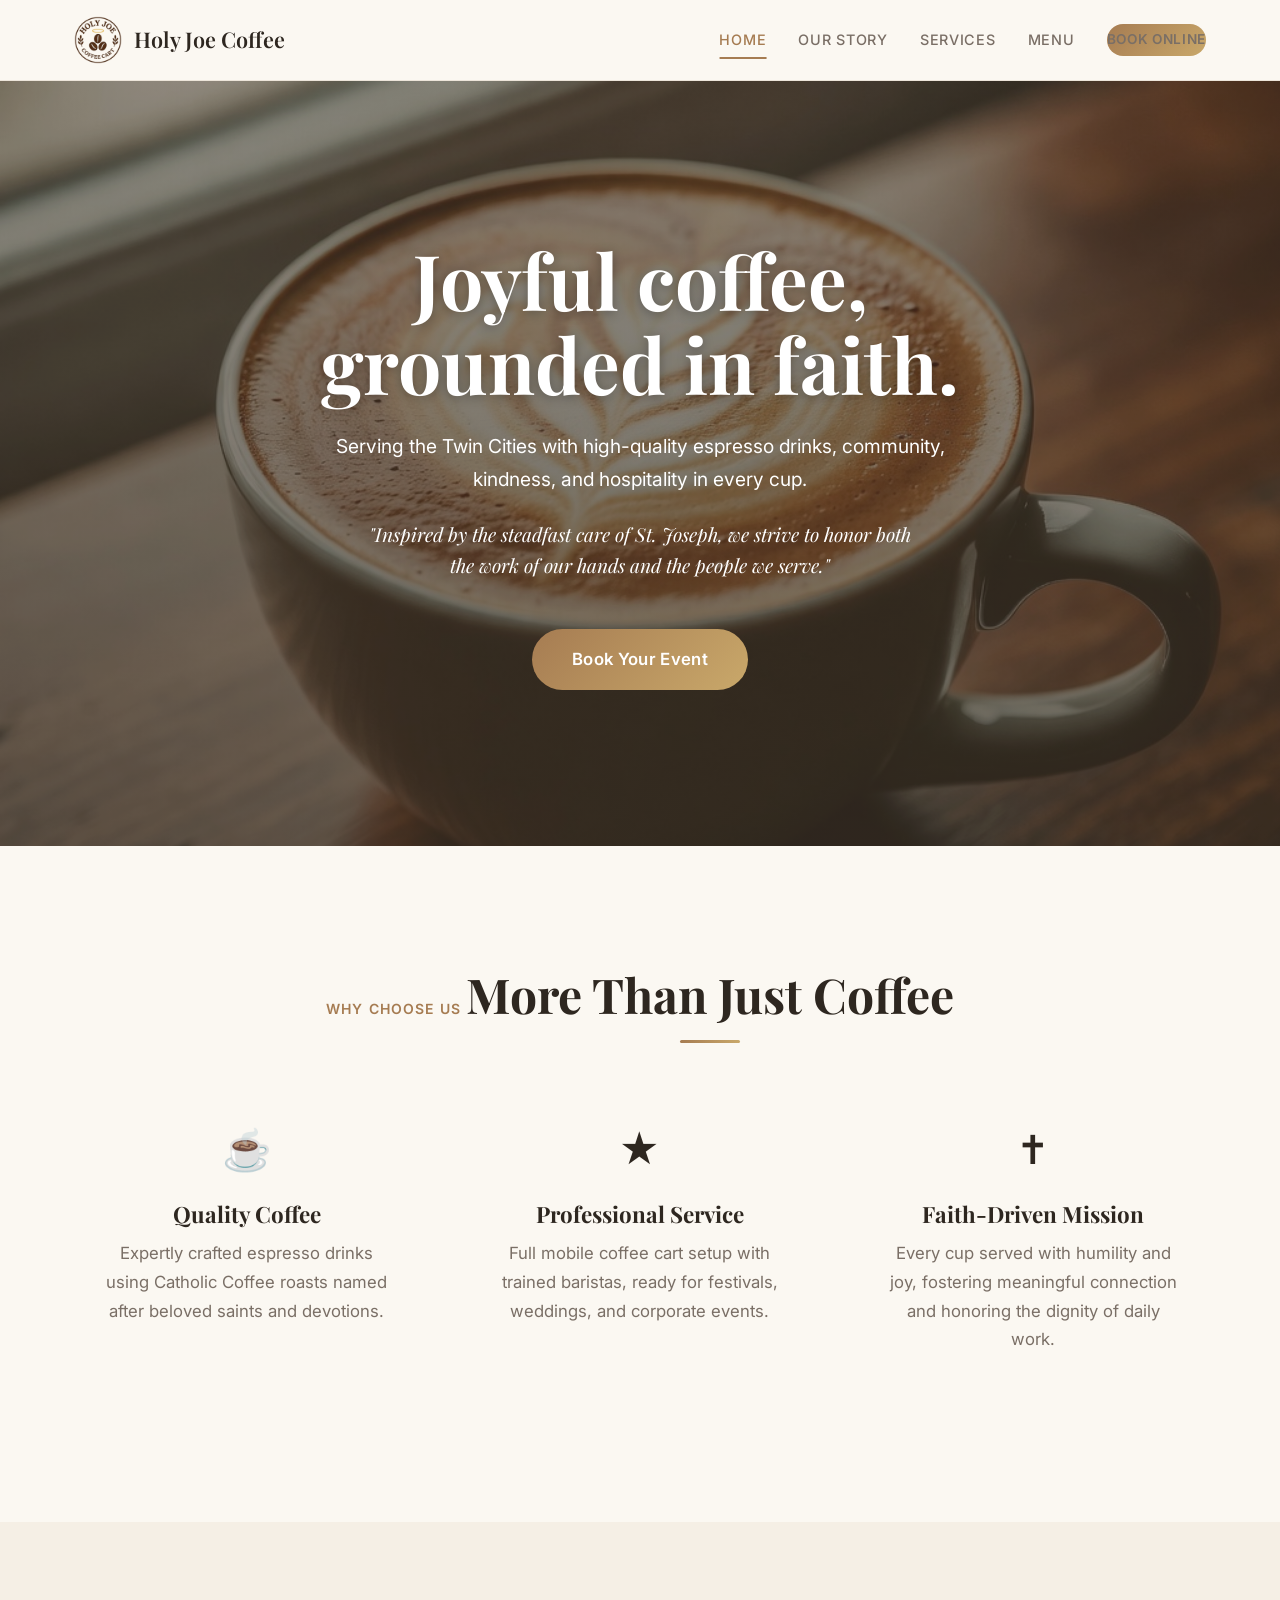
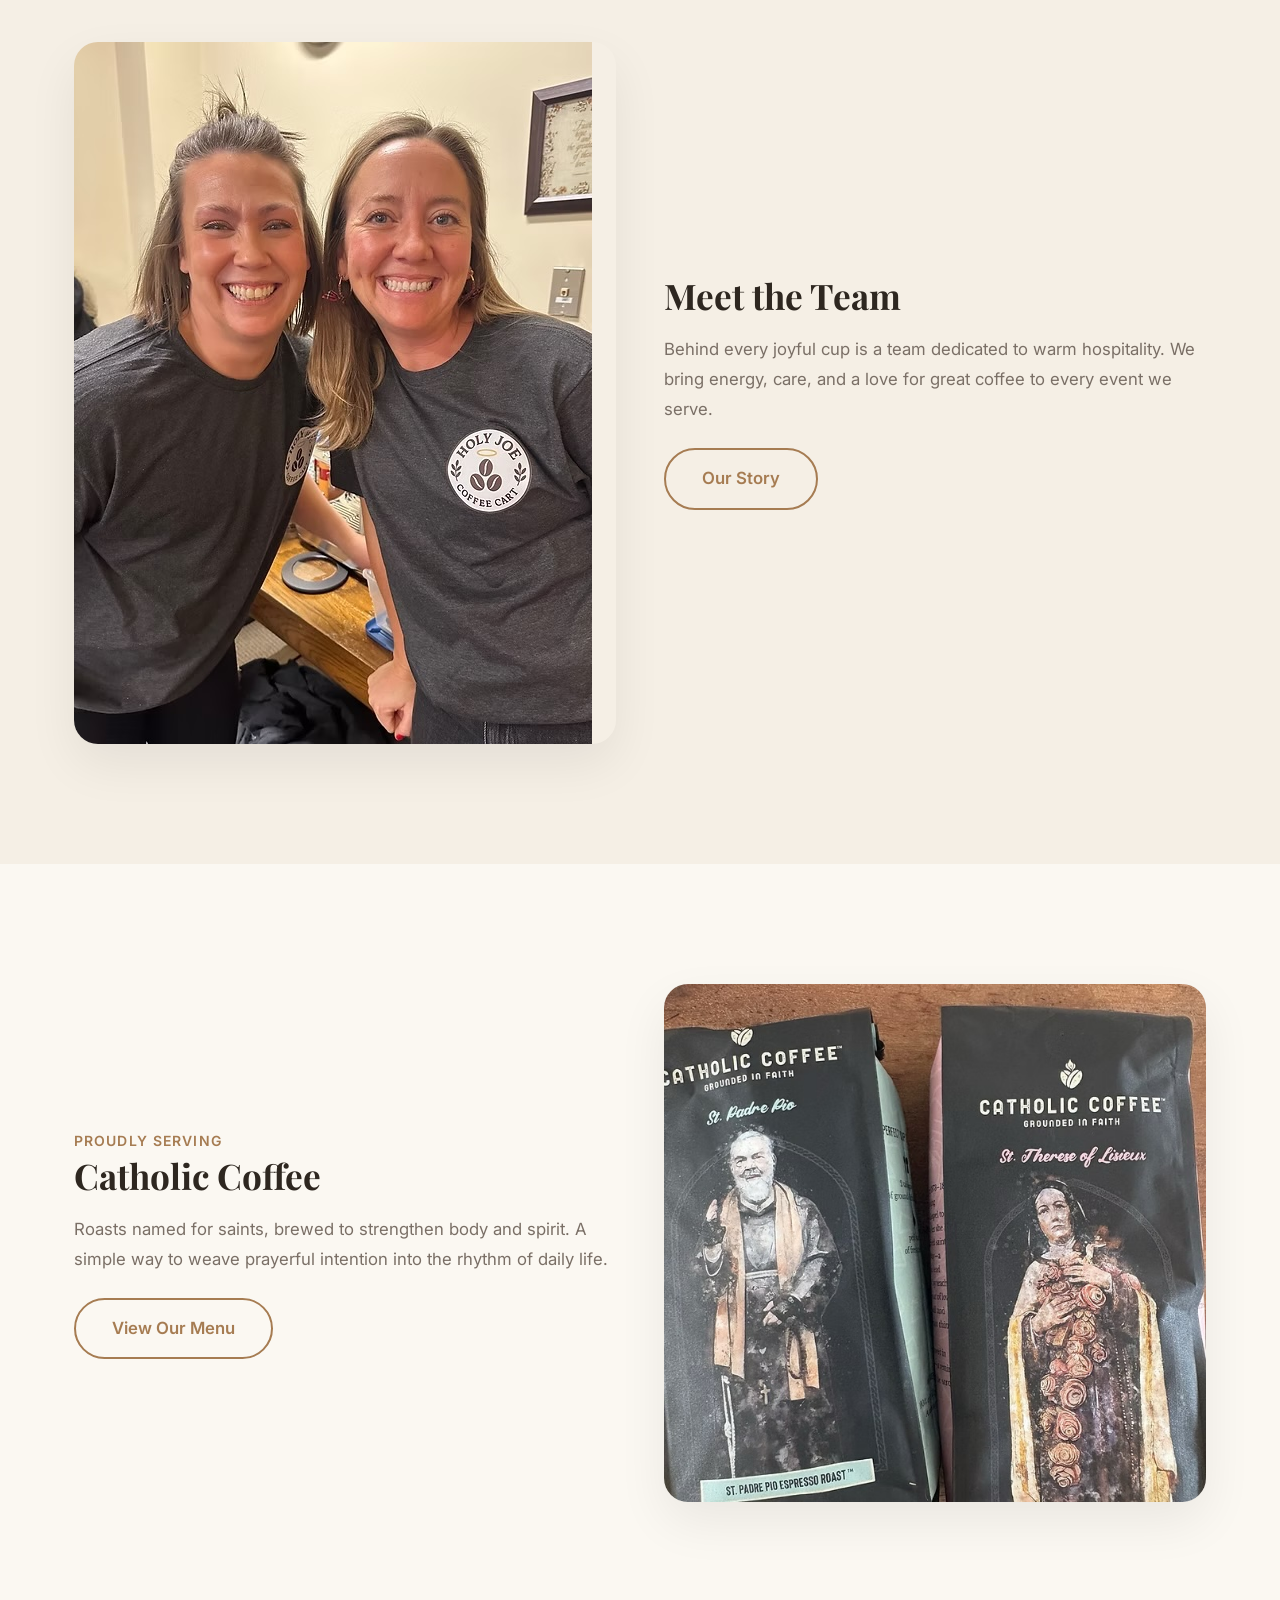
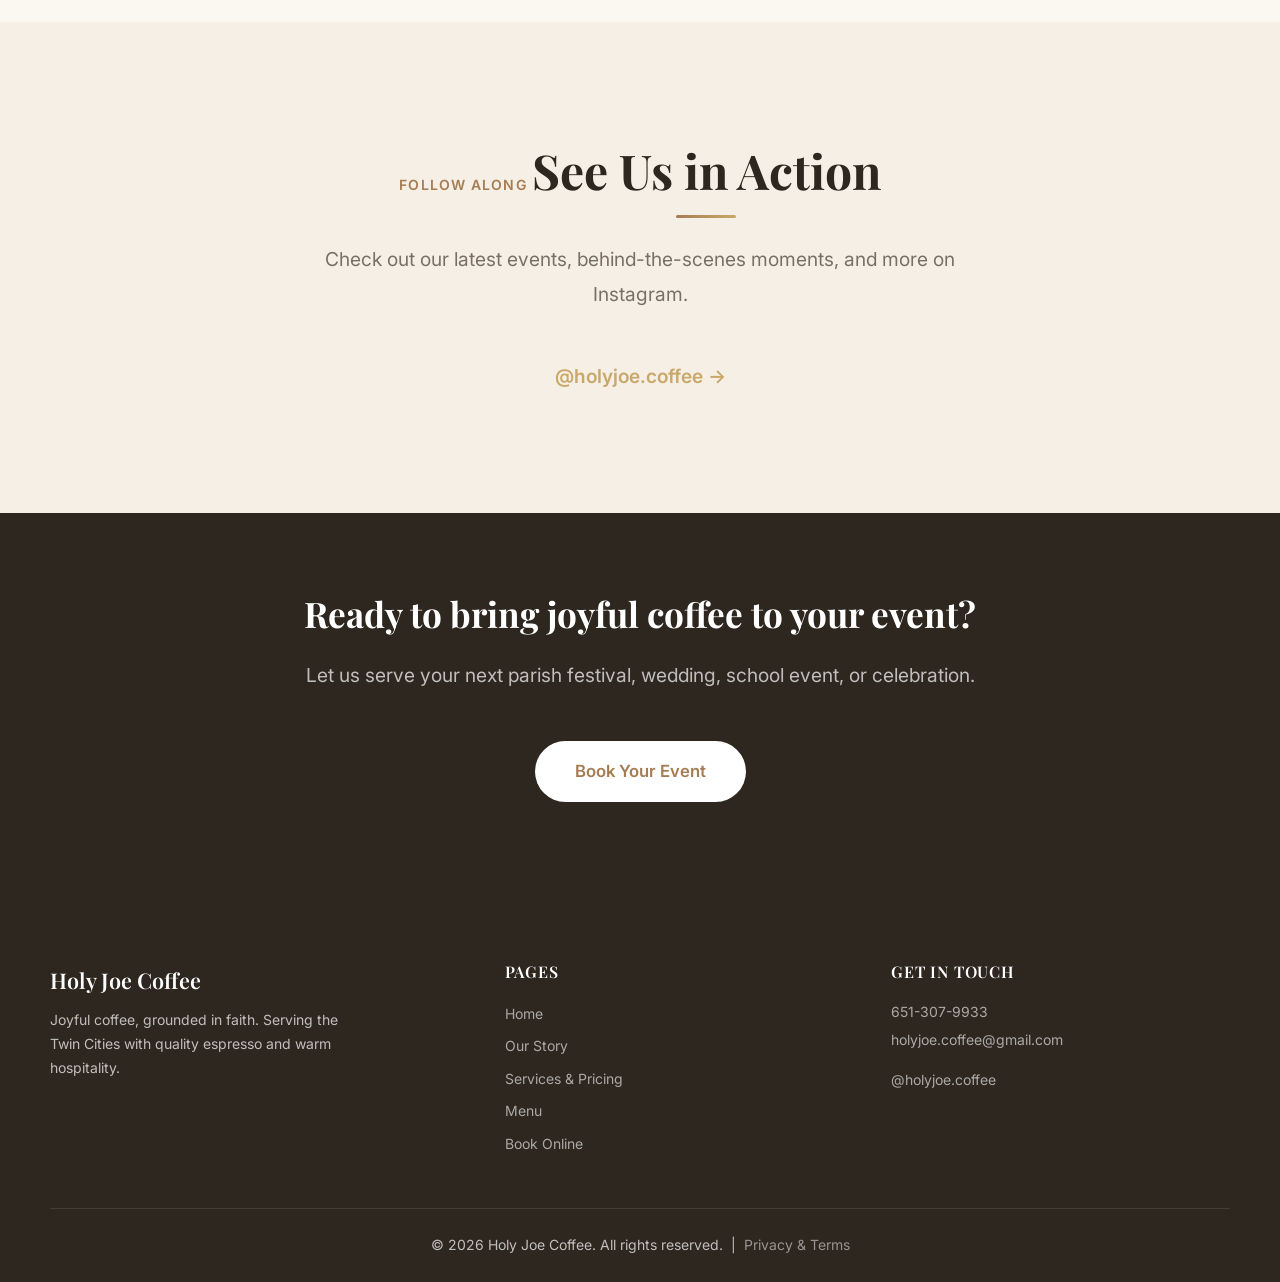
==== index.html @ b5253c65 "Redesign site: new CSS architecture, visual overhaul, FormSubmit booking - Extract duplicated inline" ====
<!DOCTYPE html>
<html lang="en">
<head>
  <meta charset="UTF-8">
  <title>Holy Joe Coffee | Coffee with a Higher Purpose</title>
  <meta name="viewport" content="width=device-width, initial-scale=1">
  <meta name="description" content="Holy Joe Coffee serves the Twin Cities with high-quality espresso drinks, community, and hospitality at your next event. Faith-driven mobile coffee cart service.">
  <link rel="icon" href="assets/logo.gif" type="image/gif">
  <link rel="preconnect" href="https://fonts.googleapis.com">
  <link rel="preconnect" href="https://fonts.gstatic.com" crossorigin>
  <link href="https://fonts.googleapis.com/css2?family=Playfair+Display:wght@500;600;700&family=Inter:wght@300;400;500;600&display=swap" rel="stylesheet">
  <link rel="stylesheet" href="css/global.css">
  <link rel="stylesheet" href="css/page-home.css">
</head>
<body>
  <header class="nav">
    <div class="nav-inner">
      <a href="index.html" class="brand">
        <img src="assets/logo.gif" alt="Holy Joe Logo" class="brand-logo">
        <div class="brand-title">Holy Joe Coffee</div>
      </a>
      <button class="nav-toggle" aria-label="Toggle menu"><span></span></button>
      <nav class="nav-links">
        <a href="index.html">Home</a>
        <a href="about.html">Our Story</a>
        <a href="services.html">Services</a>
        <a href="menu.html">Menu</a>
        <a href="book.html" class="nav-cta btn-nav">Book Online</a>
      </nav>
    </div>
  </header>

  <main>
    <!-- Hero -->
    <section class="hero">
      <div class="hero-content">
        <h1 class="hero-title">Joyful coffee, grounded in faith.</h1>
        <p class="hero-subtitle">Serving the Twin Cities with high-quality espresso drinks, community, kindness, and hospitality in every cup.</p>
        <p class="hero-quote">"Inspired by the steadfast care of St. Joseph, we strive to honor both the work of our hands and the people we serve."</p>
        <a href="book.html" class="btn-primary">Book Your Event</a>
      </div>
    </section>

    <!-- Why Holy Joe -->
    <section class="section text-center">
      <div class="container">
        <span class="label reveal">Why Choose Us</span>
        <h2 class="section-title reveal">More Than Just Coffee</h2>
        <div class="why-grid reveal-stagger">
          <div class="why-card reveal">
            <span class="why-icon" aria-hidden="true">&#9749;</span>
            <h3>Quality Coffee</h3>
            <p>Expertly crafted espresso drinks using Catholic Coffee roasts named after beloved saints and devotions.</p>
          </div>
          <div class="why-card reveal">
            <span class="why-icon" aria-hidden="true">&#9733;</span>
            <h3>Professional Service</h3>
            <p>Full mobile coffee cart setup with trained baristas, ready for festivals, weddings, and corporate events.</p>
          </div>
          <div class="why-card reveal">
            <span class="why-icon" aria-hidden="true">&#10013;</span>
            <h3>Faith-Driven Mission</h3>
            <p>Every cup served with humility and joy, fostering meaningful connection and honoring the dignity of daily work.</p>
          </div>
        </div>
      </div>
    </section>

    <!-- Team & Product -->
    <section class="section section-alt">
      <div class="container">
        <div class="split-section">
          <div class="image-frame reveal">
            <img src="assets/aboutus.jpg" alt="Holy Joe Coffee Cart Team">
          </div>
          <div class="split-text reveal">
            <h2>Meet the Team</h2>
            <p>Behind every joyful cup is a team dedicated to warm hospitality. We bring energy, care, and a love for great coffee to every event we serve.</p>
            <a href="about.html" class="btn-secondary" style="margin-top:24px;">Our Story</a>
          </div>
        </div>
      </div>
    </section>

    <section class="section">
      <div class="container">
        <div class="split-section">
          <div class="split-text reveal">
            <span class="label">Proudly Serving</span>
            <h2>Catholic Coffee</h2>
            <p>Roasts named for saints, brewed to strengthen body and spirit. A simple way to weave prayerful intention into the rhythm of daily life.</p>
            <a href="menu.html" class="btn-secondary" style="margin-top:24px;">View Our Menu</a>
          </div>
          <div class="image-frame reveal">
            <img src="assets/coffee.jpg" alt="Catholic Coffee product bags">
          </div>
        </div>
      </div>
    </section>

    <!-- Instagram CTA -->
    <section class="section section-alt text-center">
      <div class="container reveal">
        <span class="label">Follow Along</span>
        <h2 class="section-title">See Us in Action</h2>
        <p class="section-subtitle">Check out our latest events, behind-the-scenes moments, and more on Instagram.</p>
        <a href="https://www.instagram.com/holyjoe.coffee" target="_blank" rel="noopener" class="instagram-link">@holyjoe.coffee &rarr;</a>
      </div>
    </section>

    <!-- CTA Banner -->
    <section class="cta-banner">
      <div class="container reveal">
        <h2>Ready to bring joyful coffee to your event?</h2>
        <p>Let us serve your next parish festival, wedding, school event, or celebration.</p>
        <a href="book.html" class="btn-light">Book Your Event</a>
      </div>
    </section>
  </main>

  <footer class="footer">
    <div class="footer-inner">
      <div class="footer-brand">
        <div class="brand-title">Holy Joe Coffee</div>
        <p>Joyful coffee, grounded in faith. Serving the Twin Cities with quality espresso and warm hospitality.</p>
      </div>
      <div>
        <h4>Pages</h4>
        <div class="footer-links">
          <a href="index.html">Home</a>
          <a href="about.html">Our Story</a>
          <a href="services.html">Services & Pricing</a>
          <a href="menu.html">Menu</a>
          <a href="book.html">Book Online</a>
        </div>
      </div>
      <div class="footer-contact">
        <h4>Get in Touch</h4>
        <p><a href="tel:6513079933">651-307-9933</a></p>
        <p><a href="mailto:holyjoe.coffee@gmail.com">holyjoe.coffee@gmail.com</a></p>
        <p style="margin-top:12px;"><a href="https://www.instagram.com/holyjoe.coffee" target="_blank" rel="noopener">@holyjoe.coffee</a></p>
      </div>
    </div>
    <div class="footer-bar">
      &copy; 2026 Holy Joe Coffee. All rights reserved. &nbsp;|&nbsp; <a href="privacy-terms.html">Privacy & Terms</a>
    </div>
  </footer>

  <script src="js/main.js"></script>
</body>
</html>
---- css/global.css ----
/* ===================================================================
   Holy Joe Coffee — Global Stylesheet
   =================================================================== */

/* --- Design Tokens --- */
:root {
  /* Colors */
  --bg: #fbf8f2;
  --bg-alt: #f5efe5;
  --bg-dark: #2e2720;
  --overlay-dark: rgba(46, 39, 32, 0.65);
  --overlay-warm: rgba(166, 124, 82, 0.12);
  --text: #2e2720;
  --text-light: #f5efe5;
  --muted: #7a6f66;
  --accent: #a67c52;
  --highlight: #c9a86a;
  --card-bg: #ffffff;
  --border: #e0d3c2;

  /* Spacing scale */
  --space-xs: 8px;
  --space-sm: 16px;
  --space-md: 24px;
  --space-lg: 48px;
  --space-xl: 80px;
  --space-2xl: 120px;

  /* Typography */
  --font-body: 'Inter', sans-serif;
  --font-display: 'Playfair Display', serif;
  --text-sm: 0.875rem;
  --text-base: 1.05rem;
  --text-lg: 1.2rem;
  --text-xl: 1.4rem;
  --text-2xl: clamp(1.8rem, 3vw, 2.2rem);
  --text-3xl: clamp(2.2rem, 4vw, 3rem);
  --text-hero: clamp(3rem, 6vw, 5rem);

  /* Layout */
  --max-width: 1180px;
  --nav-height: 80px;
  --nav-height-shrunk: 64px;
  --radius-sm: 8px;
  --radius-md: 16px;
  --radius-lg: 24px;
  --radius-pill: 50px;

  /* Effects */
  --shadow-soft: 0 20px 50px rgba(0, 0, 0, 0.07);
  --shadow-card: 0 8px 32px rgba(0, 0, 0, 0.08);
  --shadow-hover: 0 16px 48px rgba(0, 0, 0, 0.12);
  --shadow-glow: 0 12px 36px rgba(201, 168, 106, 0.35);
  --transition: all 0.35s ease;
  --transition-fast: all 0.2s ease;
}

/* --- Reset --- */
*,
*::before,
*::after {
  margin: 0;
  padding: 0;
  box-sizing: border-box;
}

html {
  scroll-behavior: smooth;
}

body {
  font-family: var(--font-body);
  color: var(--text);
  background: var(--bg);
  line-height: 1.75;
  font-size: var(--text-base);
  -webkit-font-smoothing: antialiased;
  -moz-osx-font-smoothing: grayscale;
}

body.menu-open {
  overflow: hidden;
}

a {
  text-decoration: none;
  color: inherit;
}

img {
  max-width: 100%;
  height: auto;
  display: block;
}

ul {
  list-style: none;
}

/* --- Typography --- */
h1, h2, h3, h4 {
  font-family: var(--font-display);
  line-height: 1.2;
}

.section-title {
  font-family: var(--font-display);
  font-size: var(--text-3xl);
  margin-bottom: var(--space-md);
  position: relative;
  display: inline-block;
}

.section-title::after {
  content: '';
  display: block;
  width: 60px;
  height: 3px;
  background: linear-gradient(90deg, var(--accent), var(--highlight));
  margin: 16px auto 0;
  border-radius: 2px;
}

.section-title-light {
  color: var(--text-light);
}

.section-title-light::after {
  background: linear-gradient(90deg, var(--highlight), var(--accent));
}

.section-subtitle {
  font-size: var(--text-lg);
  color: var(--muted);
  max-width: 680px;
  margin: 0 auto var(--space-lg);
  line-height: 1.8;
}

.label {
  font-size: var(--text-sm);
  font-weight: 600;
  text-transform: uppercase;
  letter-spacing: 0.08em;
  color: var(--accent);
}

.text-accent {
  font-family: var(--font-display);
  font-style: italic;
  color: var(--accent);
}

/* --- Navigation --- */
.nav {
  position: sticky;
  top: 0;
  z-index: 100;
  backdrop-filter: blur(16px);
  -webkit-backdrop-filter: blur(16px);
  background: rgba(251, 248, 242, 0.92);
  border-bottom: 1px solid rgba(224, 211, 194, 0.5);
  transition: var(--transition);
}

.nav.scrolled {
  --nav-height: var(--nav-height-shrunk);
  box-shadow: 0 2px 20px rgba(0, 0, 0, 0.06);
}

.nav-inner {
  max-width: var(--max-width);
  margin: 0 auto;
  padding: 0 var(--space-md);
  height: var(--nav-height);
  display: flex;
  align-items: center;
  justify-content: space-between;
  transition: height 0.35s ease;
}

.brand {
  display: flex;
  align-items: center;
  gap: 12px;
  z-index: 101;
}

.brand-logo {
  width: 48px;
  height: 48px;
  object-fit: contain;
  border-radius: 0;
}

.brand-title {
  font-family: var(--font-display);
  font-size: 1.35rem;
  font-weight: 600;
}

.nav-links {
  display: flex;
  align-items: center;
  gap: 32px;
  font-size: 0.9rem;
  font-weight: 500;
  text-transform: uppercase;
  letter-spacing: 0.05em;
}

.nav-links a {
  position: relative;
  color: var(--muted);
  transition: var(--transition);
  padding: 4px 0;
}

.nav-links a::after {
  content: '';
  position: absolute;
  bottom: -2px;
  left: 50%;
  width: 0;
  height: 2px;
  background: var(--accent);
  transition: var(--transition);
  transform: translateX(-50%);
}

.nav-links a:hover {
  color: var(--accent);
}

.nav-links a:hover::after {
  width: 100%;
}

.nav-links a.active {
  color: var(--accent);
}

.nav-links a.active::after {
  width: 100%;
}

.nav-cta {
  display: inline-flex;
}

.nav-cta::after {
  display: none;
}

/* Nav Book button (styled, replaces coffee bean gif) */
.btn-nav {
  background: linear-gradient(135deg, var(--accent), var(--highlight));
  color: #fff;
  padding: 10px 24px;
  border-radius: var(--radius-pill);
  font-size: 0.85rem;
  font-weight: 600;
  text-transform: uppercase;
  letter-spacing: 0.05em;
  transition: var(--transition);
}

.btn-nav:hover {
  transform: translateY(-2px);
  box-shadow: var(--shadow-glow);
}

.btn-nav::after {
  display: none;
}

/* Hamburger */
.nav-toggle {
  display: none;
  cursor: pointer;
  background: none;
  border: none;
  z-index: 101;
  padding: 8px;
}

.nav-toggle span,
.nav-toggle span::before,
.nav-toggle span::after {
  display: block;
  width: 24px;
  height: 2.5px;
  background: var(--text);
  transition: var(--transition);
  border-radius: 2px;
}

.nav-toggle span {
  position: relative;
}

.nav-toggle span::before {
  content: '';
  position: absolute;
  top: -8px;
}

.nav-toggle span::after {
  content: '';
  position: absolute;
  top: 8px;
}

/* Hamburger → X */
.nav-toggle.open span {
  background: transparent;
}

.nav-toggle.open span::before {
  top: 0;
  transform: rotate(45deg);
}

.nav-toggle.open span::after {
  top: 0;
  transform: rotate(-45deg);
}

/* --- Buttons --- */
.btn-primary {
  display: inline-block;
  background: linear-gradient(135deg, var(--accent), var(--highlight));
  color: #fff;
  padding: 16px 40px;
  border-radius: var(--radius-pill);
  font-weight: 600;
  font-size: var(--text-base);
  letter-spacing: 0.02em;
  transition: var(--transition);
  border: none;
  cursor: pointer;
}

.btn-primary:hover {
  transform: translateY(-3px);
  box-shadow: var(--shadow-glow);
}

.btn-secondary {
  display: inline-block;
  background: transparent;
  color: var(--accent);
  padding: 14px 36px;
  border-radius: var(--radius-pill);
  font-weight: 600;
  font-size: var(--text-base);
  border: 2px solid var(--accent);
  transition: var(--transition);
  cursor: pointer;
}

.btn-secondary:hover {
  background: var(--accent);
  color: #fff;
  transform: translateY(-3px);
}

.btn-light {
  display: inline-block;
  background: #fff;
  color: var(--accent);
  padding: 16px 40px;
  border-radius: var(--radius-pill);
  font-weight: 600;
  font-size: var(--text-base);
  transition: var(--transition);
  border: none;
  cursor: pointer;
}

.btn-light:hover {
  transform: translateY(-3px);
  box-shadow: var(--shadow-hover);
}

/* --- Layout Utilities --- */
.container {
  max-width: var(--max-width);
  margin: 0 auto;
  padding: 0 var(--space-md);
}

.section {
  padding: var(--space-2xl) var(--space-md);
}

.section-alt {
  background: var(--bg-alt);
}

.section-dark {
  background: var(--bg-dark);
  color: var(--text-light);
}

.text-center {
  text-align: center;
}

/* --- Image Treatment --- */
.image-frame {
  overflow: hidden;
  border-radius: var(--radius-lg);
  box-shadow: var(--shadow-soft);
}

.image-frame img {
  transition: transform 0.6s ease;
  border-radius: 0;
}

.image-frame:hover img {
  transform: scale(1.05);
}

/* --- Cards --- */
.card {
  background: var(--card-bg);
  border-radius: var(--radius-lg);
  padding: var(--space-lg);
  box-shadow: var(--shadow-card);
  border: 1px solid var(--border);
  transition: var(--transition);
}

.card:hover {
  transform: translateY(-4px);
  box-shadow: var(--shadow-hover);
}

/* --- Page Hero Banner --- */
.page-hero {
  position: relative;
  min-height: 340px;
  display: flex;
  align-items: center;
  justify-content: center;
  text-align: center;
  background-size: cover;
  background-position: center;
  color: #fff;
}

.page-hero::before {
  content: '';
  position: absolute;
  inset: 0;
  background: var(--overlay-dark);
}

.page-hero > * {
  position: relative;
  z-index: 1;
}

.page-hero .section-title {
  color: #fff;
  font-size: var(--text-hero);
  margin-bottom: 0;
}

.page-hero .section-title::after {
  background: linear-gradient(90deg, var(--highlight), #fff);
}

/* --- CTA Banner --- */
.cta-banner {
  background: var(--bg-dark);
  padding: var(--space-xl) var(--space-md);
  text-align: center;
  color: var(--text-light);
}

.cta-banner h2 {
  font-family: var(--font-display);
  font-size: var(--text-2xl);
  margin-bottom: var(--space-md);
  color: #fff;
}

.cta-banner p {
  color: rgba(255, 255, 255, 0.7);
  margin-bottom: var(--space-lg);
  font-size: var(--text-lg);
}

/* --- Footer --- */
.footer {
  background: var(--bg-dark);
  color: rgba(255, 255, 255, 0.7);
  padding: var(--space-xl) var(--space-md) 0;
}

.footer-inner {
  max-width: var(--max-width);
  margin: 0 auto;
  display: grid;
  grid-template-columns: 1.2fr 1fr 1fr;
  gap: var(--space-lg);
  padding-bottom: var(--space-lg);
}

.footer-brand .brand-title {
  color: #fff;
  margin-bottom: var(--space-xs);
}

.footer-brand p {
  font-size: var(--text-sm);
  line-height: 1.7;
  max-width: 300px;
}

.footer h4 {
  color: #fff;
  font-size: 1rem;
  font-weight: 600;
  margin-bottom: var(--space-sm);
  text-transform: uppercase;
  letter-spacing: 0.05em;
}

.footer-links a {
  display: block;
  color: rgba(255, 255, 255, 0.6);
  font-size: var(--text-sm);
  padding: 4px 0;
  transition: var(--transition-fast);
}

.footer-links a:hover {
  color: var(--highlight);
}

.footer-contact p,
.footer-contact a {
  font-size: var(--text-sm);
  line-height: 2;
}

.footer-contact a {
  color: rgba(255, 255, 255, 0.6);
  transition: var(--transition-fast);
}

.footer-contact a:hover {
  color: var(--highlight);
}

.footer-bar {
  border-top: 1px solid rgba(255, 255, 255, 0.1);
  padding: var(--space-md) 0;
  text-align: center;
  font-size: var(--text-sm);
  max-width: var(--max-width);
  margin: 0 auto;
}

.footer-bar a {
  color: rgba(255, 255, 255, 0.5);
  transition: var(--transition-fast);
}

.footer-bar a:hover {
  color: var(--highlight);
}

/* --- Scroll Reveal --- */
.reveal {
  opacity: 0;
  transform: translateY(32px);
  transition: opacity 0.7s ease, transform 0.7s ease;
}

.reveal.visible {
  opacity: 1;
  transform: translateY(0);
}

/* Stagger children */
.reveal-stagger > .reveal:nth-child(2) { transition-delay: 0.12s; }
.reveal-stagger > .reveal:nth-child(3) { transition-delay: 0.24s; }
.reveal-stagger > .reveal:nth-child(4) { transition-delay: 0.36s; }

/* --- Responsive: Tablet & below --- */
@media (max-width: 840px) {
  :root {
    --space-2xl: 80px;
    --space-xl: 60px;
  }

  /* Mobile menu — full-screen overlay */
  .nav-links {
    position: fixed;
    inset: 0;
    flex-direction: column;
    justify-content: center;
    align-items: center;
    gap: 32px;
    background: rgba(251, 248, 242, 0.98);
    backdrop-filter: blur(20px);
    -webkit-backdrop-filter: blur(20px);
    opacity: 0;
    pointer-events: none;
    transition: opacity 0.35s ease;
    font-size: 1.2rem;
  }

  .nav-links.open {
    opacity: 1;
    pointer-events: auto;
  }

  .nav-toggle {
    display: flex;
  }

  .footer-inner {
    grid-template-columns: 1fr;
    text-align: center;
  }

  .footer-brand p {
    max-width: 100%;
  }
}

@media (max-width: 640px) {
  :root {
    --space-2xl: 60px;
    --space-xl: 48px;
    --space-lg: 32px;
  }
}
---- css/page-home.css ----
/* ===================================================================
   Holy Joe Coffee — Homepage Styles
   =================================================================== */

/* --- Hero --- */
.hero {
  position: relative;
  min-height: 85vh;
  display: flex;
  align-items: center;
  justify-content: center;
  text-align: center;
  background: url('../assets/banner.jpg') center/cover no-repeat;
  background-attachment: fixed;
  color: #fff;
  overflow: hidden;
}

/* Dark gradient overlay for readability */
.hero::before {
  content: '';
  position: absolute;
  inset: 0;
  background: linear-gradient(
    180deg,
    rgba(46, 39, 32, 0.55) 0%,
    rgba(46, 39, 32, 0.7) 100%
  );
  z-index: 1;
}

/* Warm brand tint */
.hero::after {
  content: '';
  position: absolute;
  inset: 0;
  background: rgba(166, 124, 82, 0.1);
  z-index: 2;
}

.hero-content {
  position: relative;
  z-index: 3;
  max-width: 800px;
  padding: var(--space-xl) var(--space-md);
}

.hero-title {
  font-family: var(--font-display);
  font-size: var(--text-hero);
  font-weight: 700;
  line-height: 1.1;
  margin-bottom: var(--space-md);
  text-shadow: 0 2px 12px rgba(0, 0, 0, 0.3);
}

.hero-subtitle {
  font-size: var(--text-lg);
  max-width: 620px;
  margin: 0 auto var(--space-md);
  opacity: 0.92;
  line-height: 1.7;
}

.hero-quote {
  font-family: var(--font-display);
  font-style: italic;
  font-size: var(--text-lg);
  max-width: 560px;
  margin: 0 auto var(--space-lg);
  opacity: 0.85;
  line-height: 1.6;
}

/* Staggered entrance */
.hero-title { animation: heroFadeUp 0.9s ease both; }
.hero-subtitle { animation: heroFadeUp 0.9s ease 0.15s both; }
.hero-quote { animation: heroFadeUp 0.9s ease 0.3s both; }
.hero-content .btn-primary { animation: heroFadeUp 0.9s ease 0.45s both; }

@keyframes heroFadeUp {
  from {
    opacity: 0;
    transform: translateY(28px);
  }
  to {
    opacity: 1;
    transform: translateY(0);
  }
}

/* --- Why Holy Joe Section --- */
.why-grid {
  display: grid;
  grid-template-columns: repeat(3, 1fr);
  gap: var(--space-lg);
  max-width: var(--max-width);
  margin: 0 auto;
}

.why-card {
  text-align: center;
  padding: var(--space-lg) var(--space-md);
}

.why-icon {
  font-size: 2.5rem;
  margin-bottom: var(--space-sm);
  display: block;
}

.why-card h3 {
  font-family: var(--font-display);
  font-size: var(--text-xl);
  margin-bottom: 12px;
}

.why-card p {
  color: var(--muted);
  font-size: var(--text-base);
  line-height: 1.7;
}

/* --- Team / Product Side-by-Side --- */
.split-section {
  display: grid;
  grid-template-columns: 1fr 1fr;
  gap: var(--space-lg);
  align-items: center;
  max-width: var(--max-width);
  margin: 0 auto;
}

.split-text h2 {
  font-family: var(--font-display);
  font-size: var(--text-2xl);
  margin-bottom: var(--space-sm);
}

.split-text p {
  color: var(--muted);
  font-size: var(--text-base);
  line-height: 1.8;
}

/* --- Instagram Link --- */
.instagram-link {
  display: inline-flex;
  align-items: center;
  gap: 8px;
  color: var(--highlight);
  font-weight: 600;
  font-size: var(--text-lg);
  transition: var(--transition);
}

.instagram-link:hover {
  color: var(--accent);
}

/* --- Responsive --- */
@media (max-width: 840px) {
  .hero {
    min-height: 70vh;
    background-attachment: scroll;
  }

  .why-grid {
    grid-template-columns: 1fr;
    gap: var(--space-md);
  }

  .split-section {
    grid-template-columns: 1fr;
    text-align: center;
  }

  .split-section .image-frame {
    max-width: 500px;
    margin: 0 auto;
  }
}
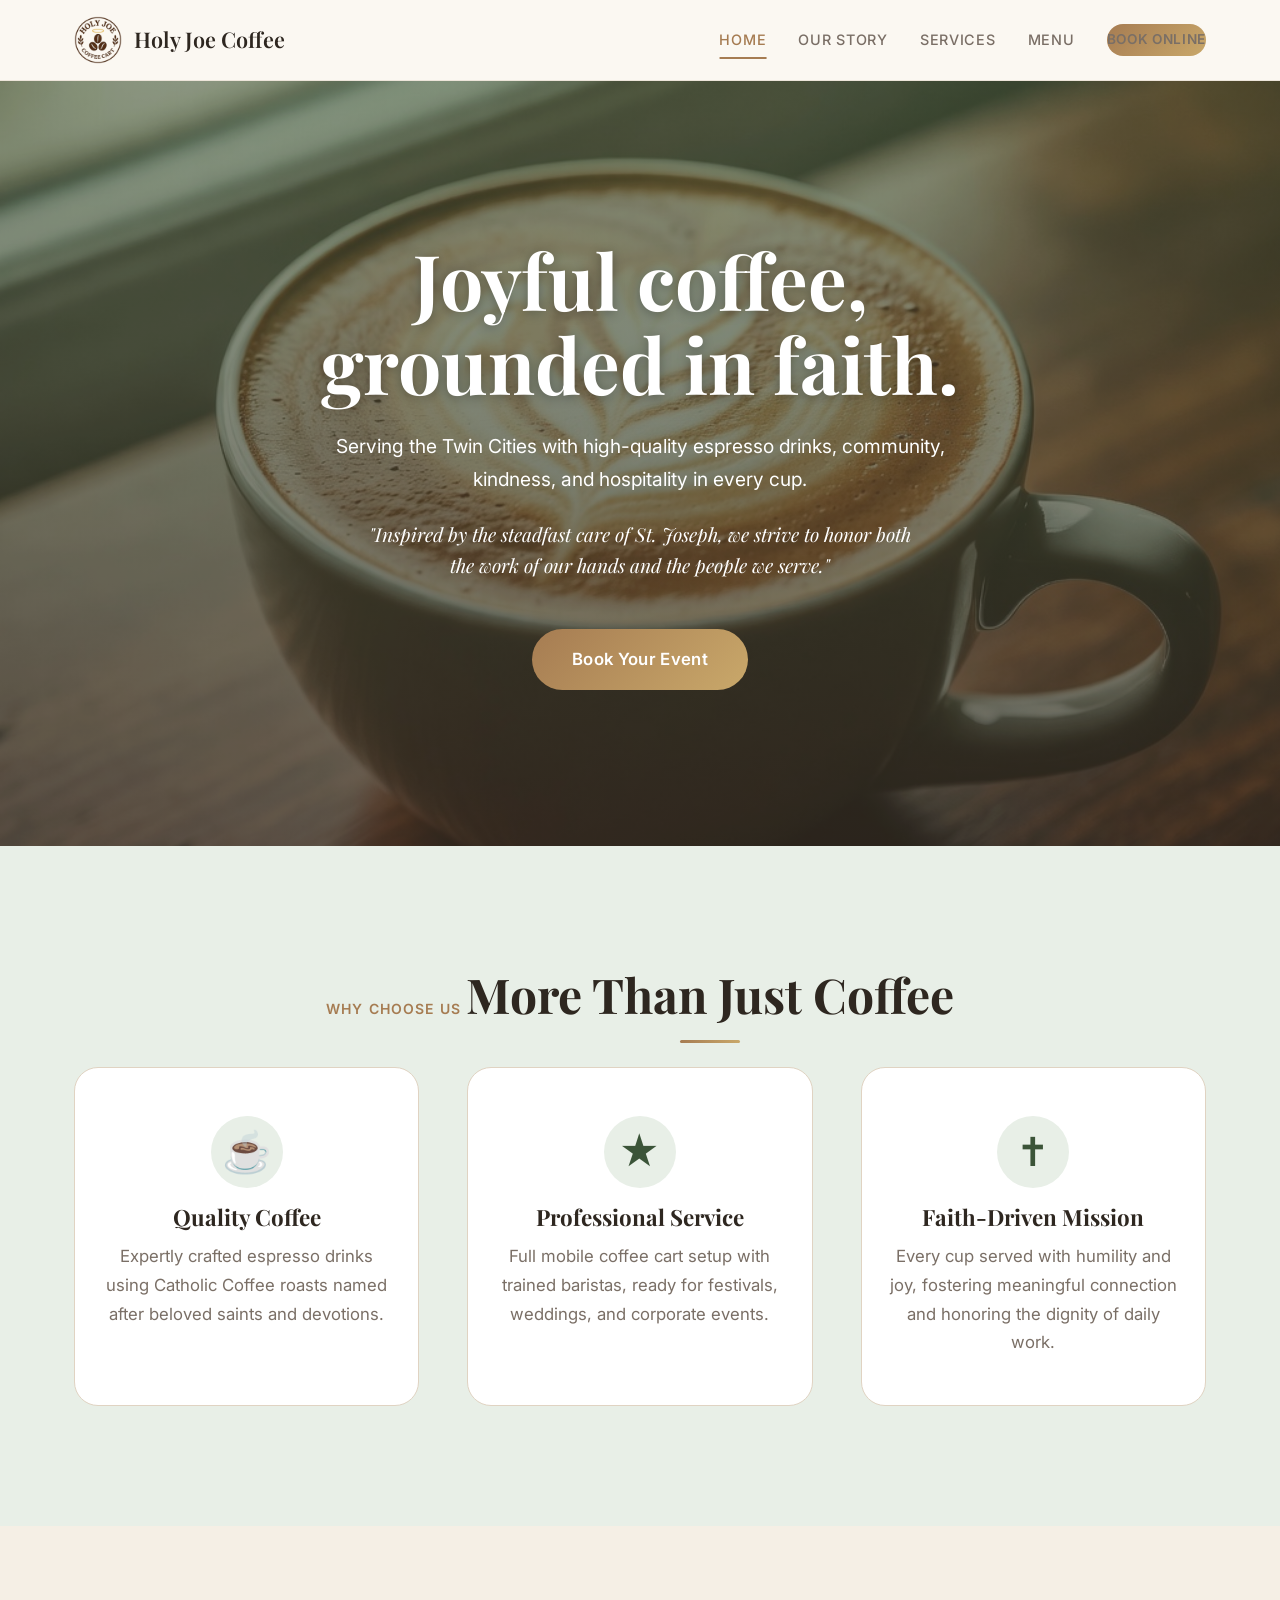
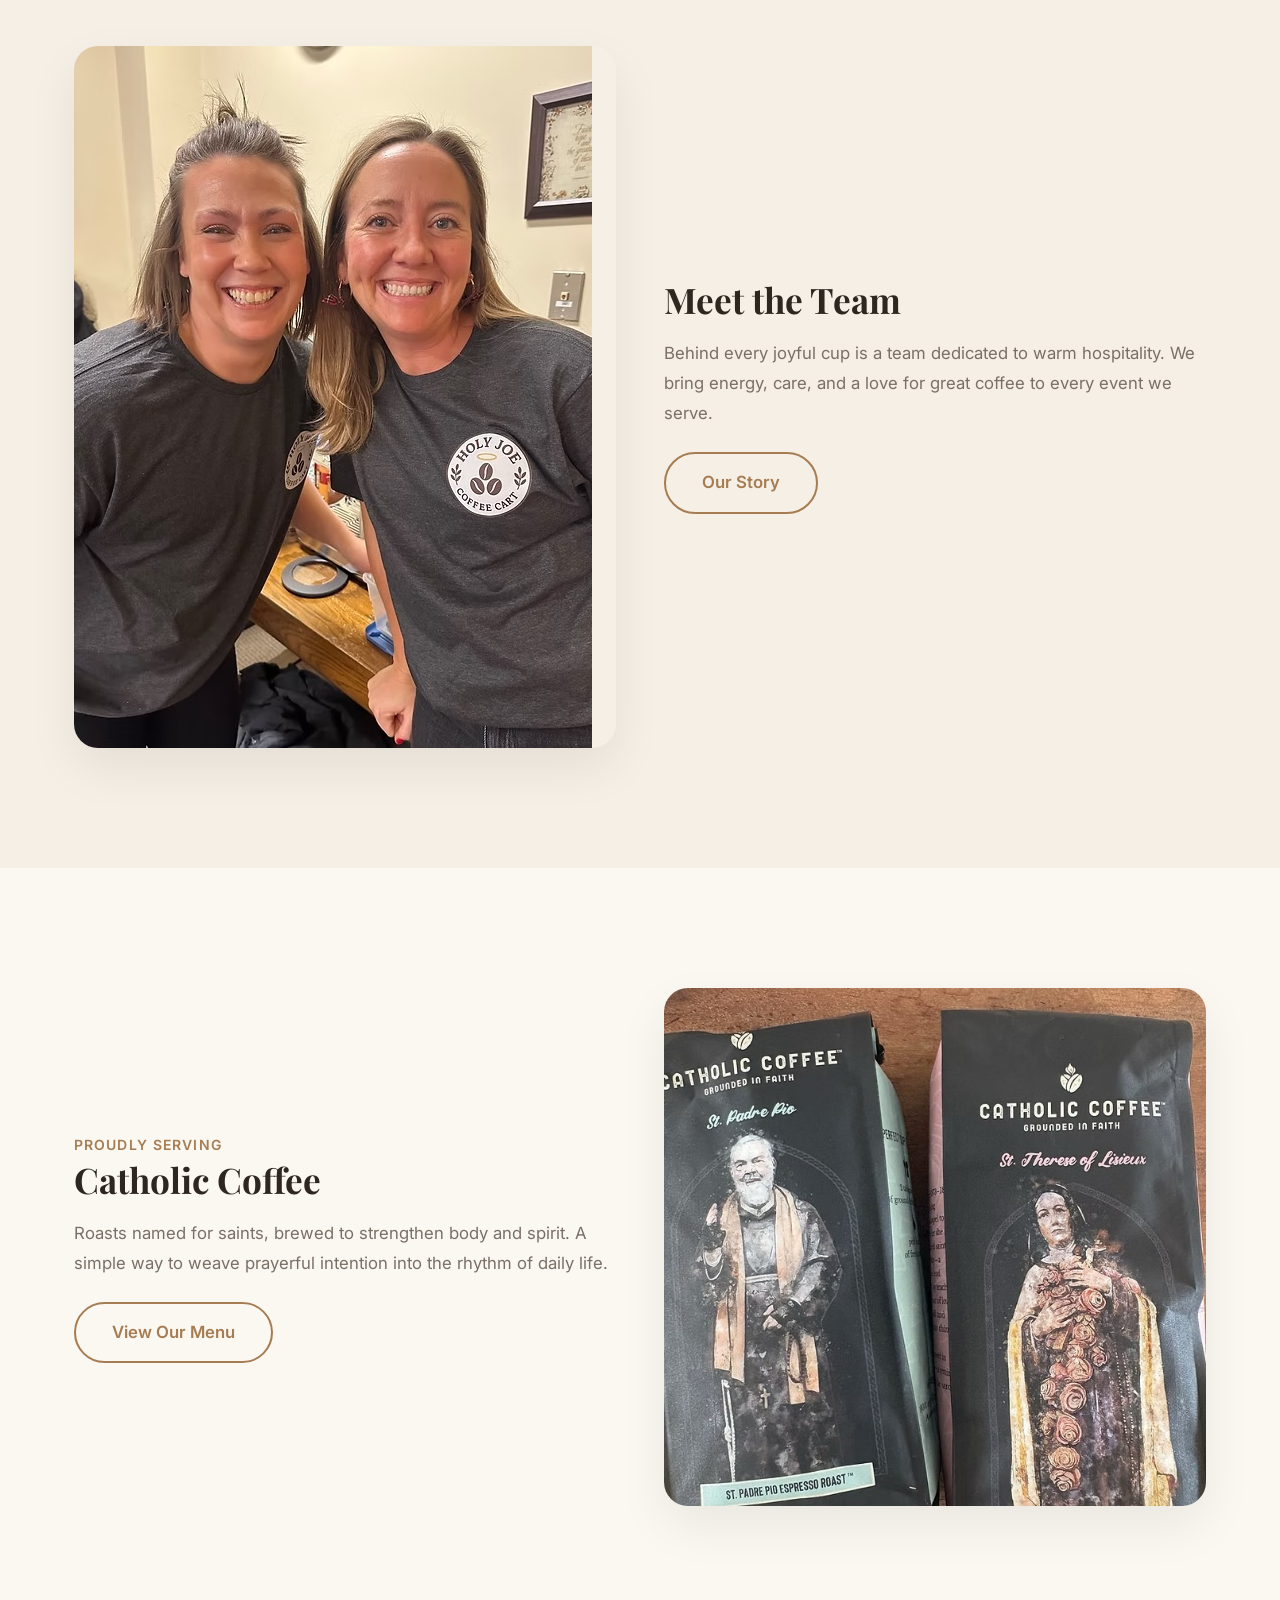
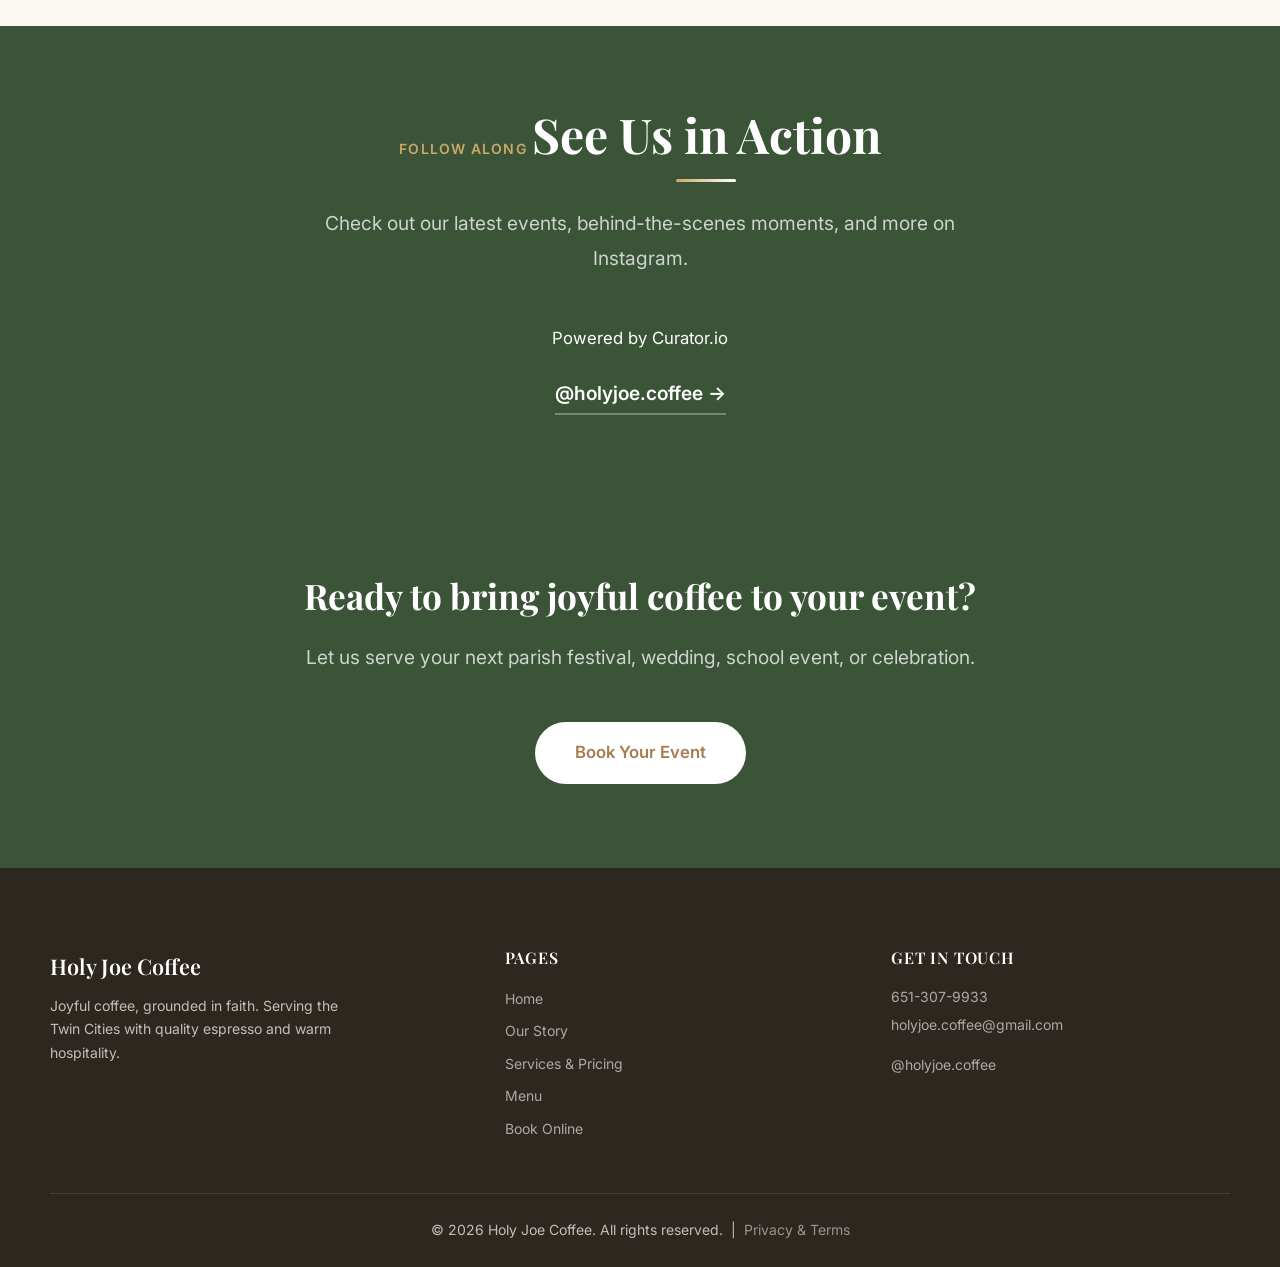
==== commit 5c1f72d2: "Add green color scheme, Instagram feed integration, aesthetic improvements - Add forest green (#3b54" ====
--- a/index.html
+++ b/index.html
@@ -11,6 +11,7 @@
   <link href="https://fonts.googleapis.com/css2?family=Playfair+Display:wght@500;600;700&family=Inter:wght@300;400;500;600&display=swap" rel="stylesheet">
   <link rel="stylesheet" href="css/global.css">
   <link rel="stylesheet" href="css/page-home.css">
+  <link rel="stylesheet" href="https://cdn.curator.io/6.0/curator.embed.css">
 </head>
 <body>
   <header class="nav">
@@ -42,7 +43,7 @@
     </section>
 
     <!-- Why Holy Joe -->
-    <section class="section text-center">
+    <section class="section section-green-light text-center">
       <div class="container">
         <span class="label reveal">Why Choose Us</span>
         <h2 class="section-title reveal">More Than Just Coffee</h2>
@@ -98,13 +99,35 @@
       </div>
     </section>
 
-    <!-- Instagram CTA -->
-    <section class="section section-alt text-center">
+    <!-- Instagram Feed -->
+    <section class="instagram-section">
       <div class="container reveal">
         <span class="label">Follow Along</span>
         <h2 class="section-title">See Us in Action</h2>
         <p class="section-subtitle">Check out our latest events, behind-the-scenes moments, and more on Instagram.</p>
-        <a href="https://www.instagram.com/holyjoe.coffee" target="_blank" rel="noopener" class="instagram-link">@holyjoe.coffee &rarr;</a>
+        <div class="instagram-feed">
+          <!--
+            Instagram Feed via Curator.io (free plan — 3 sources, updates every 24h)
+            Setup: 1) Create free account at curator.io
+                   2) Add Instagram source for @holyjoe.coffee
+                   3) Choose Grid layout, click Publish → Get Code
+                   4) Replace YOUR_FEED_ID below with your feed ID
+          -->
+          <div id="curator-feed">
+            <a href="https://curator.io" target="_blank" class="crt-logo crt-tag">Powered by Curator.io</a>
+          </div>
+          <script type="text/javascript">
+            (function(){
+              var i, e, d = document, s = "script";
+              i = d.createElement("script");
+              i.async = 1;
+              i.src = "https://cdn.curator.io/published/YOUR_FEED_ID.js";
+              e = d.getElementsByTagName(s)[0];
+              e.parentNode.insertBefore(i, e);
+            })();
+          </script>
+        </div>
+        <a href="https://www.instagram.com/holyjoe.coffee" target="_blank" rel="noopener" class="instagram-follow">@holyjoe.coffee &rarr;</a>
       </div>
     </section>
 
--- a/css/global.css
+++ b/css/global.css
@@ -8,13 +8,18 @@
   --bg: #fbf8f2;
   --bg-alt: #f5efe5;
   --bg-dark: #2e2720;
+  --bg-green: #3b5438;
+  --bg-green-light: #e8efe7;
   --overlay-dark: rgba(46, 39, 32, 0.65);
+  --overlay-green: rgba(59, 84, 56, 0.85);
   --overlay-warm: rgba(166, 124, 82, 0.12);
   --text: #2e2720;
   --text-light: #f5efe5;
   --muted: #7a6f66;
   --accent: #a67c52;
   --highlight: #c9a86a;
+  --green: #3b5438;
+  --green-light: #4a6d46;
   --card-bg: #ffffff;
   --border: #e0d3c2;
 
@@ -403,6 +408,27 @@
   color: var(--text-light);
 }
 
+.section-green {
+  background: var(--bg-green);
+  color: #fff;
+}
+
+.section-green .section-title::after {
+  background: linear-gradient(90deg, var(--highlight), #fff);
+}
+
+.section-green .section-subtitle {
+  color: rgba(255, 255, 255, 0.75);
+}
+
+.section-green .label {
+  color: var(--highlight);
+}
+
+.section-green-light {
+  background: var(--bg-green-light);
+}
+
 .text-center {
   text-align: center;
 }
@@ -455,7 +481,11 @@
   content: '';
   position: absolute;
   inset: 0;
-  background: var(--overlay-dark);
+  background: linear-gradient(
+    180deg,
+    rgba(59, 84, 56, 0.7) 0%,
+    rgba(46, 39, 32, 0.6) 100%
+  );
 }
 
 .page-hero > * {
@@ -475,7 +505,7 @@
 
 /* --- CTA Banner --- */
 .cta-banner {
-  background: var(--bg-dark);
+  background: var(--bg-green);
   padding: var(--space-xl) var(--space-md);
   text-align: center;
   color: var(--text-light);
@@ -489,9 +519,55 @@
 }
 
 .cta-banner p {
-  color: rgba(255, 255, 255, 0.7);
+  color: rgba(255, 255, 255, 0.75);
   margin-bottom: var(--space-lg);
   font-size: var(--text-lg);
+}
+
+/* --- Instagram Feed --- */
+.instagram-section {
+  background: var(--bg-green);
+  padding: var(--space-xl) var(--space-md);
+  text-align: center;
+  color: #fff;
+}
+
+.instagram-section .section-title {
+  color: #fff;
+}
+
+.instagram-section .section-title::after {
+  background: linear-gradient(90deg, var(--highlight), #fff);
+}
+
+.instagram-section .section-subtitle {
+  color: rgba(255, 255, 255, 0.75);
+}
+
+.instagram-section .label {
+  color: var(--highlight);
+}
+
+.instagram-feed {
+  max-width: var(--max-width);
+  margin: 0 auto var(--space-md);
+}
+
+.instagram-follow {
+  display: inline-flex;
+  align-items: center;
+  gap: 8px;
+  color: #fff;
+  font-weight: 600;
+  font-size: var(--text-lg);
+  transition: var(--transition);
+  border-bottom: 2px solid rgba(255,255,255,0.3);
+  padding-bottom: 2px;
+}
+
+.instagram-follow:hover {
+  color: var(--highlight);
+  border-color: var(--highlight);
 }
 
 /* --- Footer --- */
@@ -499,6 +575,7 @@
   background: var(--bg-dark);
   color: rgba(255, 255, 255, 0.7);
   padding: var(--space-xl) var(--space-md) 0;
+  border-top: 4px solid var(--bg-green);
 }
 
 .footer-inner {
--- a/css/page-home.css
+++ b/css/page-home.css
@@ -16,14 +16,14 @@
   overflow: hidden;
 }
 
-/* Dark gradient overlay for readability */
+/* Dark gradient overlay with green tint for readability */
 .hero::before {
   content: '';
   position: absolute;
   inset: 0;
   background: linear-gradient(
     180deg,
-    rgba(46, 39, 32, 0.55) 0%,
+    rgba(59, 84, 56, 0.6) 0%,
     rgba(46, 39, 32, 0.7) 100%
   );
   z-index: 1;
@@ -34,7 +34,7 @@
   content: '';
   position: absolute;
   inset: 0;
-  background: rgba(166, 124, 82, 0.1);
+  background: rgba(166, 124, 82, 0.08);
   z-index: 2;
 }
 
@@ -101,12 +101,29 @@
 .why-card {
   text-align: center;
   padding: var(--space-lg) var(--space-md);
+  background: var(--card-bg);
+  border-radius: var(--radius-lg);
+  border: 1px solid var(--border);
+  transition: var(--transition);
+}
+
+.why-card:hover {
+  transform: translateY(-4px);
+  box-shadow: var(--shadow-hover);
 }
 
 .why-icon {
   font-size: 2.5rem;
   margin-bottom: var(--space-sm);
-  display: block;
+  display: flex;
+  align-items: center;
+  justify-content: center;
+  width: 72px;
+  height: 72px;
+  background: var(--bg-green-light);
+  color: var(--green);
+  border-radius: 50%;
+  margin: 0 auto var(--space-sm);
 }
 
 .why-card h3 {
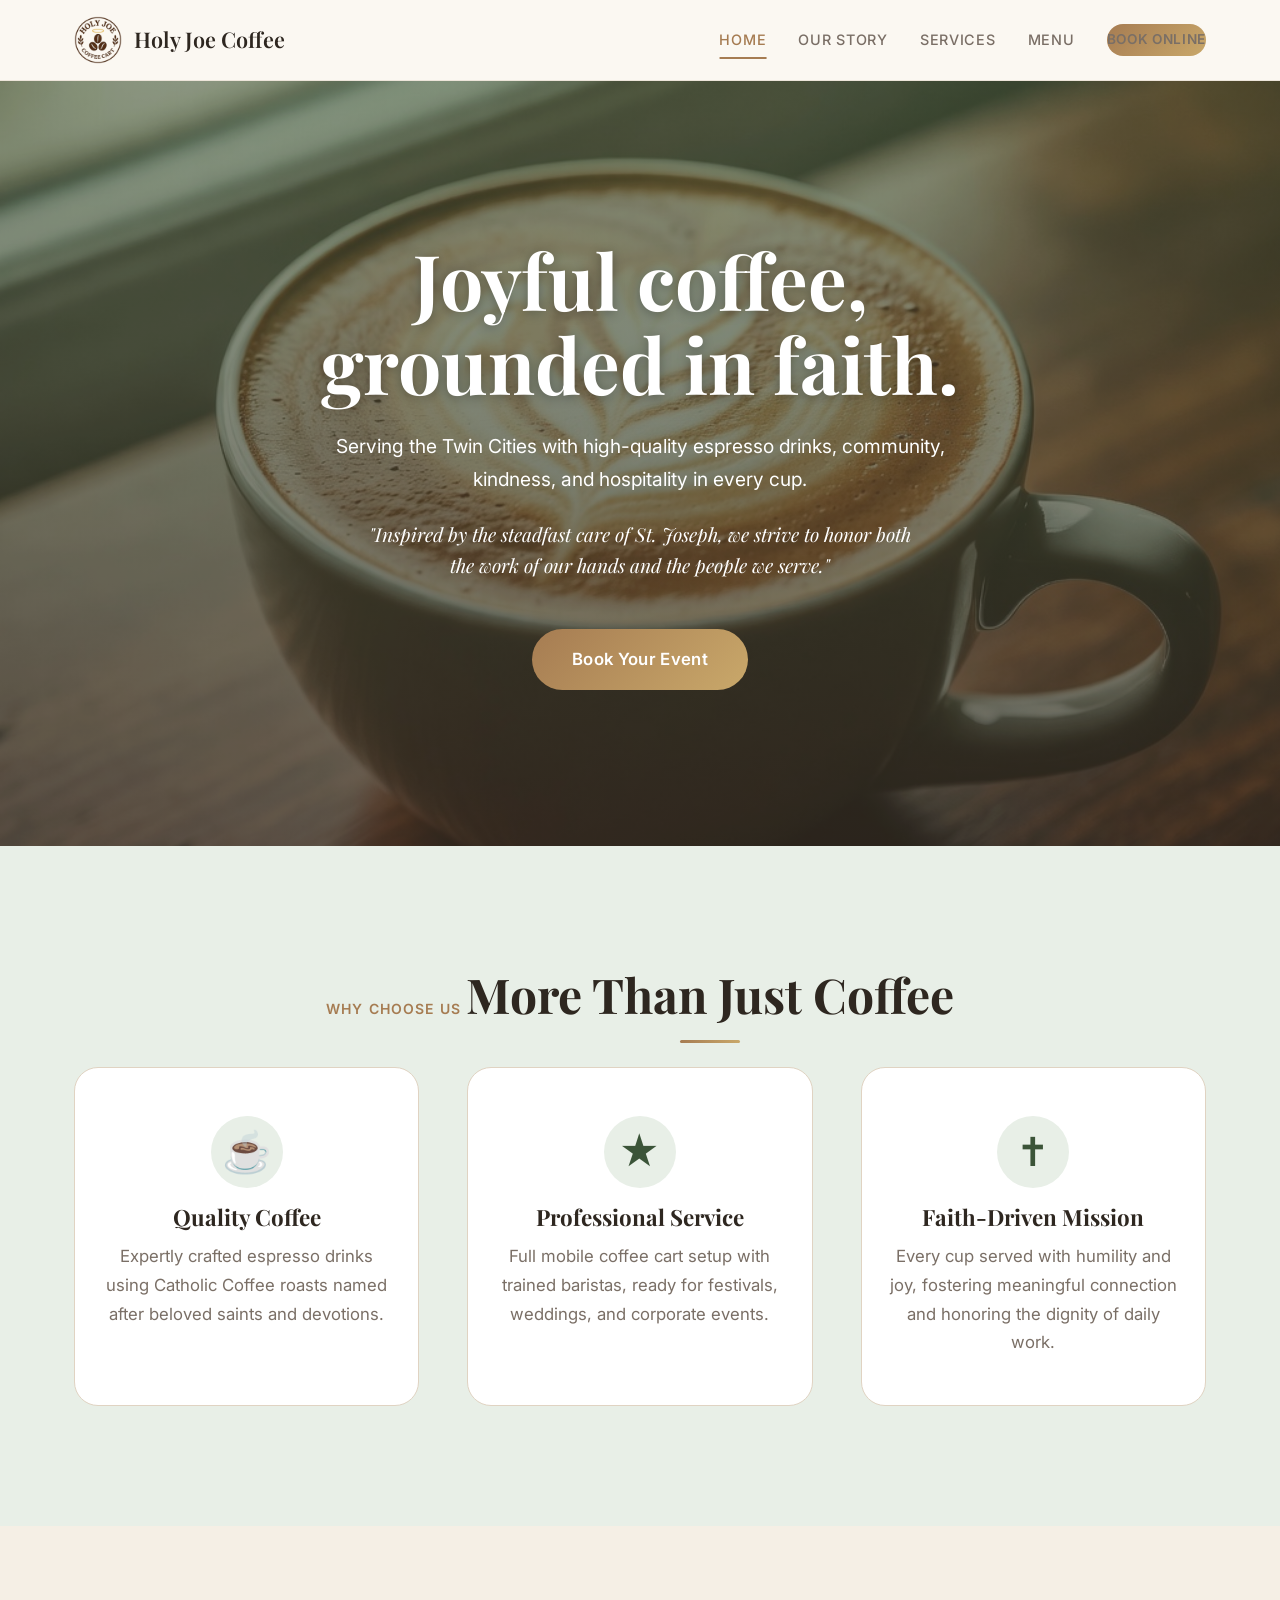
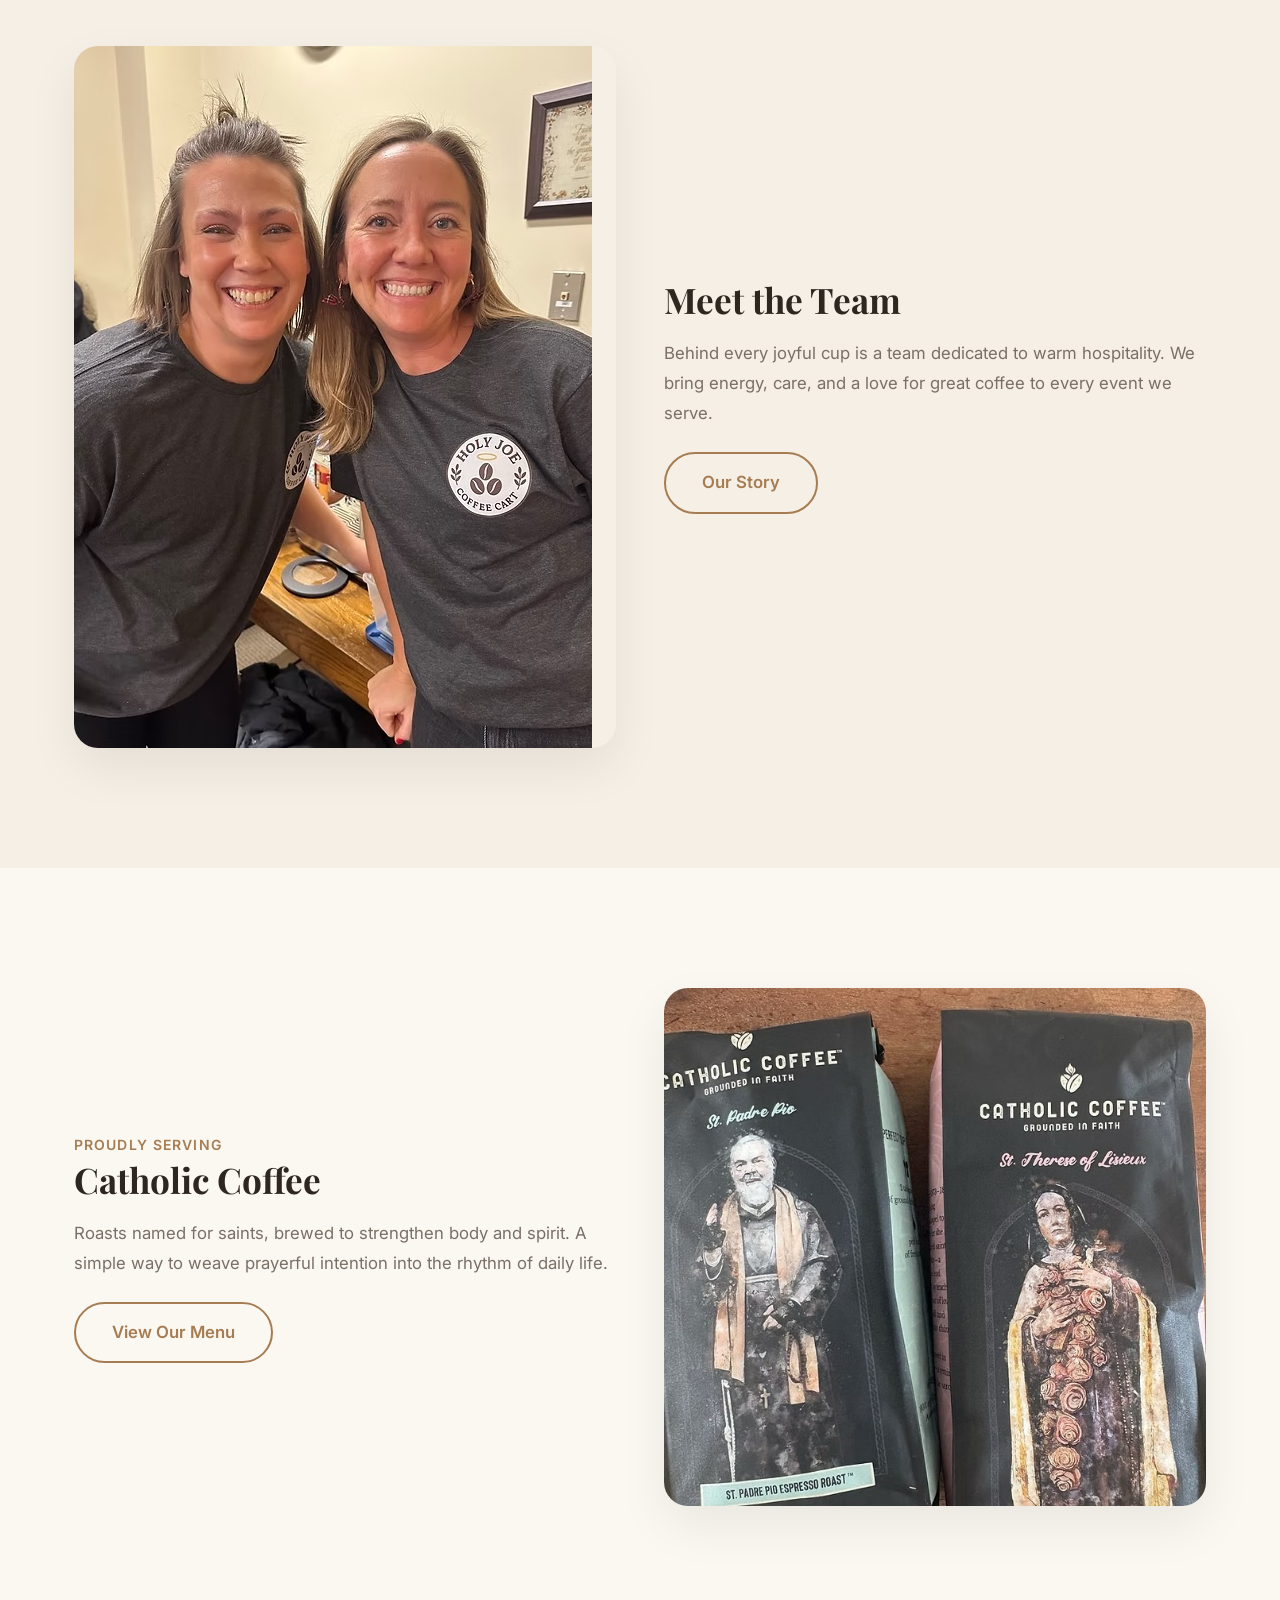
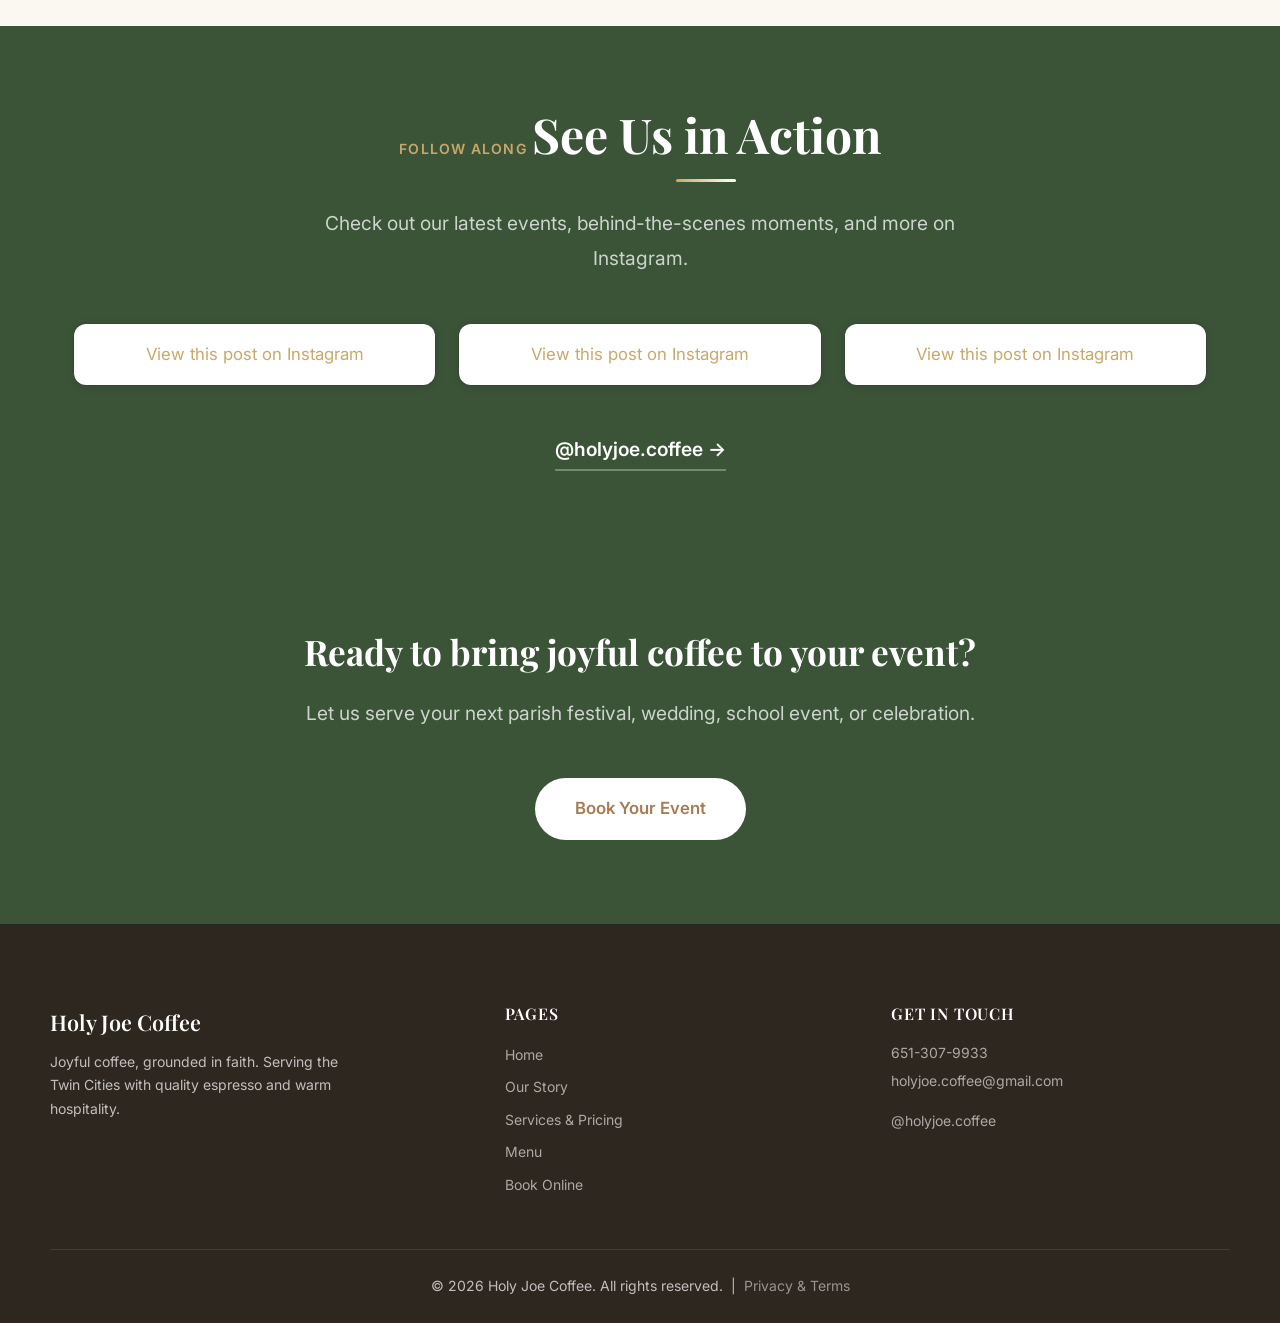
==== commit 71c8b17b: "Switch Instagram to native embeds (no account required) - Replace Curator.io with Instagram's blockq" ====
--- a/index.html
+++ b/index.html
@@ -11,7 +11,6 @@
   <link href="https://fonts.googleapis.com/css2?family=Playfair+Display:wght@500;600;700&family=Inter:wght@300;400;500;600&display=swap" rel="stylesheet">
   <link rel="stylesheet" href="css/global.css">
   <link rel="stylesheet" href="css/page-home.css">
-  <link rel="stylesheet" href="https://cdn.curator.io/6.0/curator.embed.css">
 </head>
 <body>
   <header class="nav">
@@ -107,25 +106,30 @@
         <p class="section-subtitle">Check out our latest events, behind-the-scenes moments, and more on Instagram.</p>
         <div class="instagram-feed">
           <!--
-            Instagram Feed via Curator.io (free plan — 3 sources, updates every 24h)
-            Setup: 1) Create free account at curator.io
-                   2) Add Instagram source for @holyjoe.coffee
-                   3) Choose Grid layout, click Publish → Get Code
-                   4) Replace YOUR_FEED_ID below with your feed ID
+            Native Instagram Embeds — no accounts or API keys needed.
+            HOW TO ADD/UPDATE POSTS:
+            1. Go to instagram.com/holyjoe.coffee
+            2. Click a post, copy the URL (e.g. https://www.instagram.com/p/ABC123/)
+            3. Replace BOTH the data-instgrm-permalink AND the <a href> below
+            4. Add/remove instagram-grid-item blocks as needed
           -->
-          <div id="curator-feed">
-            <a href="https://curator.io" target="_blank" class="crt-logo crt-tag">Powered by Curator.io</a>
+          <div class="instagram-grid">
+            <div class="instagram-grid-item">
+              <blockquote class="instagram-media" data-instgrm-captioned data-instgrm-permalink="https://www.instagram.com/p/POST_ID_1/" data-instgrm-version="14" style="background:#FFF; border:0; border-radius:12px; box-shadow:0 0 1px 0 rgba(0,0,0,0.5),0 1px 10px 0 rgba(0,0,0,0.15); margin:0 auto; max-width:540px; min-width:280px; padding:0; width:100%;">
+                <div style="padding:16px;"><a href="https://www.instagram.com/p/POST_ID_1/" target="_blank" style="color:#c9a86a; text-decoration:none;">View this post on Instagram</a></div>
+              </blockquote>
+            </div>
+            <div class="instagram-grid-item">
+              <blockquote class="instagram-media" data-instgrm-captioned data-instgrm-permalink="https://www.instagram.com/p/POST_ID_2/" data-instgrm-version="14" style="background:#FFF; border:0; border-radius:12px; box-shadow:0 0 1px 0 rgba(0,0,0,0.5),0 1px 10px 0 rgba(0,0,0,0.15); margin:0 auto; max-width:540px; min-width:280px; padding:0; width:100%;">
+                <div style="padding:16px;"><a href="https://www.instagram.com/p/POST_ID_2/" target="_blank" style="color:#c9a86a; text-decoration:none;">View this post on Instagram</a></div>
+              </blockquote>
+            </div>
+            <div class="instagram-grid-item">
+              <blockquote class="instagram-media" data-instgrm-captioned data-instgrm-permalink="https://www.instagram.com/p/POST_ID_3/" data-instgrm-version="14" style="background:#FFF; border:0; border-radius:12px; box-shadow:0 0 1px 0 rgba(0,0,0,0.5),0 1px 10px 0 rgba(0,0,0,0.15); margin:0 auto; max-width:540px; min-width:280px; padding:0; width:100%;">
+                <div style="padding:16px;"><a href="https://www.instagram.com/p/POST_ID_3/" target="_blank" style="color:#c9a86a; text-decoration:none;">View this post on Instagram</a></div>
+              </blockquote>
+            </div>
           </div>
-          <script type="text/javascript">
-            (function(){
-              var i, e, d = document, s = "script";
-              i = d.createElement("script");
-              i.async = 1;
-              i.src = "https://cdn.curator.io/published/YOUR_FEED_ID.js";
-              e = d.getElementsByTagName(s)[0];
-              e.parentNode.insertBefore(i, e);
-            })();
-          </script>
         </div>
         <a href="https://www.instagram.com/holyjoe.coffee" target="_blank" rel="noopener" class="instagram-follow">@holyjoe.coffee &rarr;</a>
       </div>
@@ -170,5 +174,6 @@
   </footer>
 
   <script src="js/main.js"></script>
+  <script async src="//www.instagram.com/embed.js"></script>
 </body>
 </html>
--- a/css/global.css
+++ b/css/global.css
@@ -553,6 +553,20 @@
   margin: 0 auto var(--space-md);
 }
 
+.instagram-grid {
+  display: grid;
+  grid-template-columns: repeat(3, 1fr);
+  gap: var(--space-md);
+  max-width: var(--max-width);
+  margin: 0 auto var(--space-lg);
+  justify-items: center;
+}
+
+.instagram-grid-item {
+  width: 100%;
+  max-width: 400px;
+}
+
 .instagram-follow {
   display: inline-flex;
   align-items: center;
@@ -710,6 +724,10 @@
   .footer-brand p {
     max-width: 100%;
   }
+
+  .instagram-grid {
+    grid-template-columns: 1fr 1fr;
+  }
 }
 
 @media (max-width: 640px) {
@@ -718,4 +736,8 @@
     --space-xl: 48px;
     --space-lg: 32px;
   }
-}
+
+  .instagram-grid {
+    grid-template-columns: 1fr;
+  }
+}
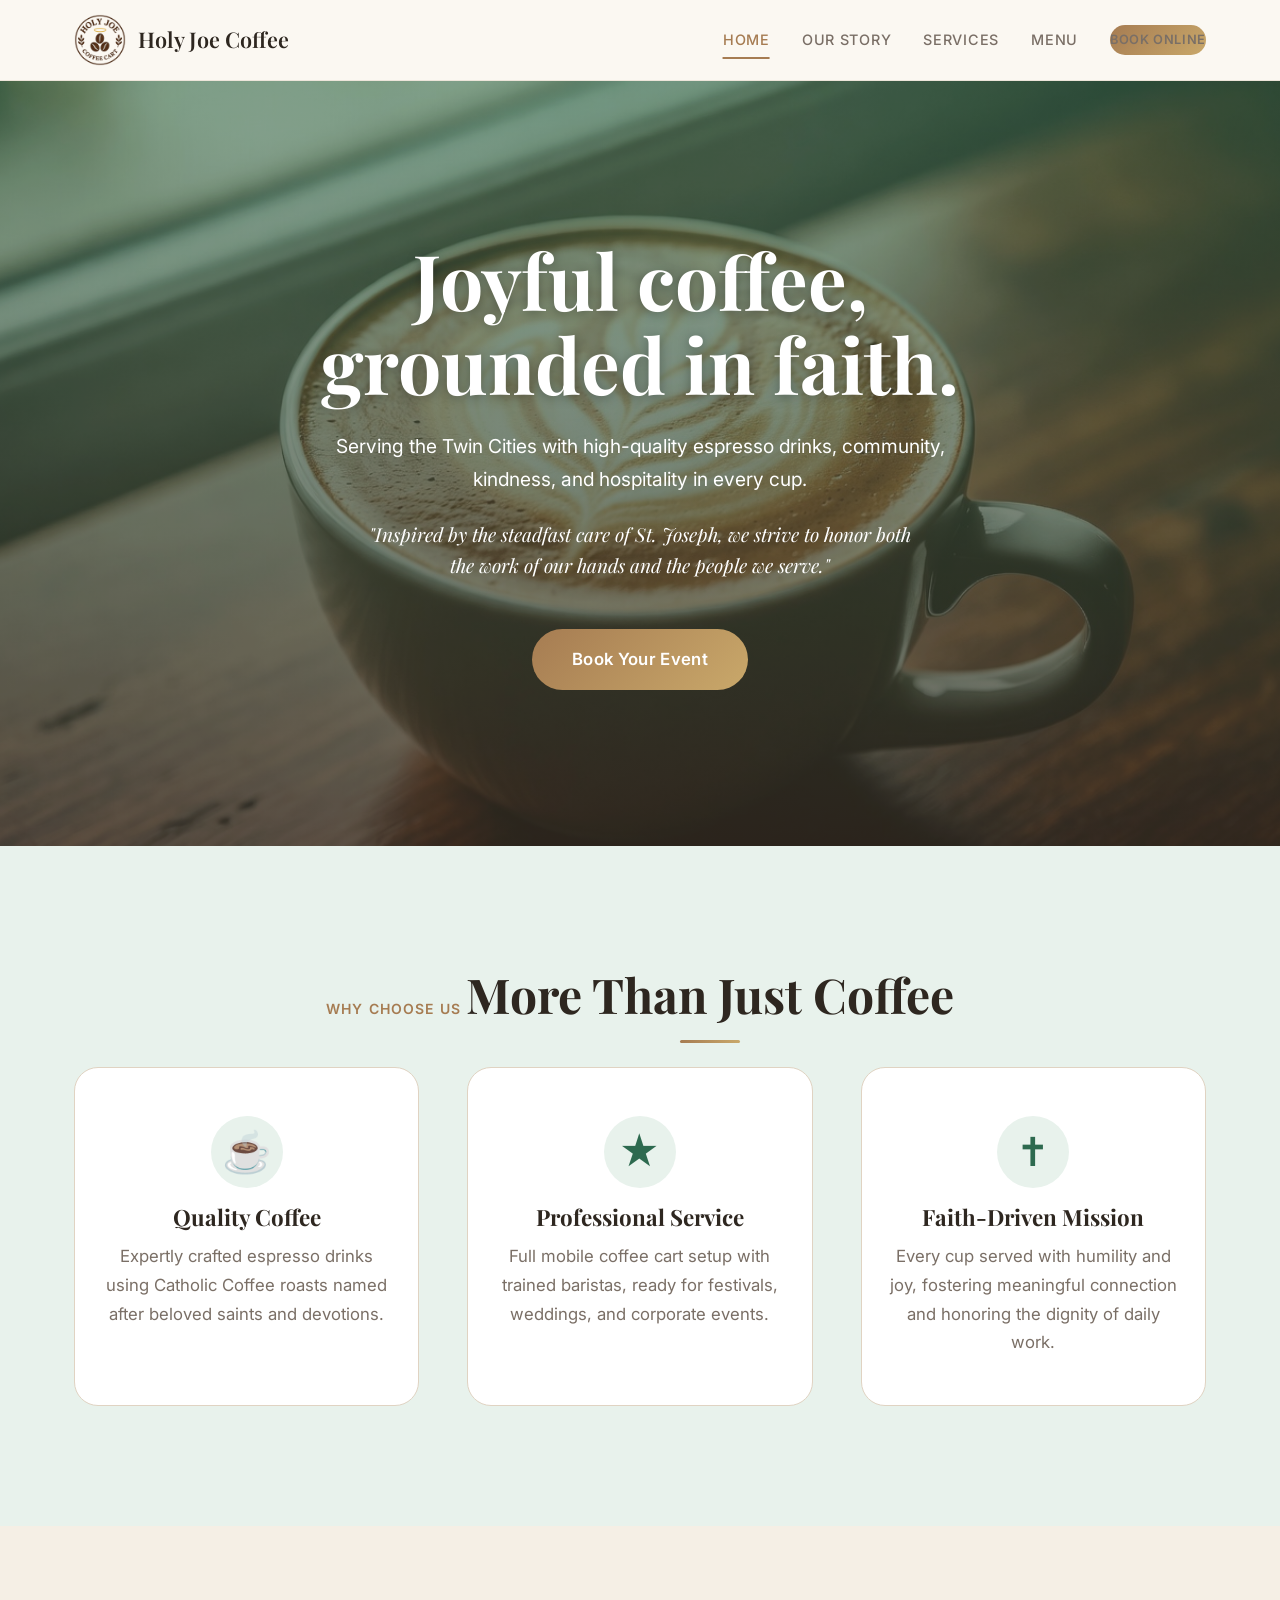
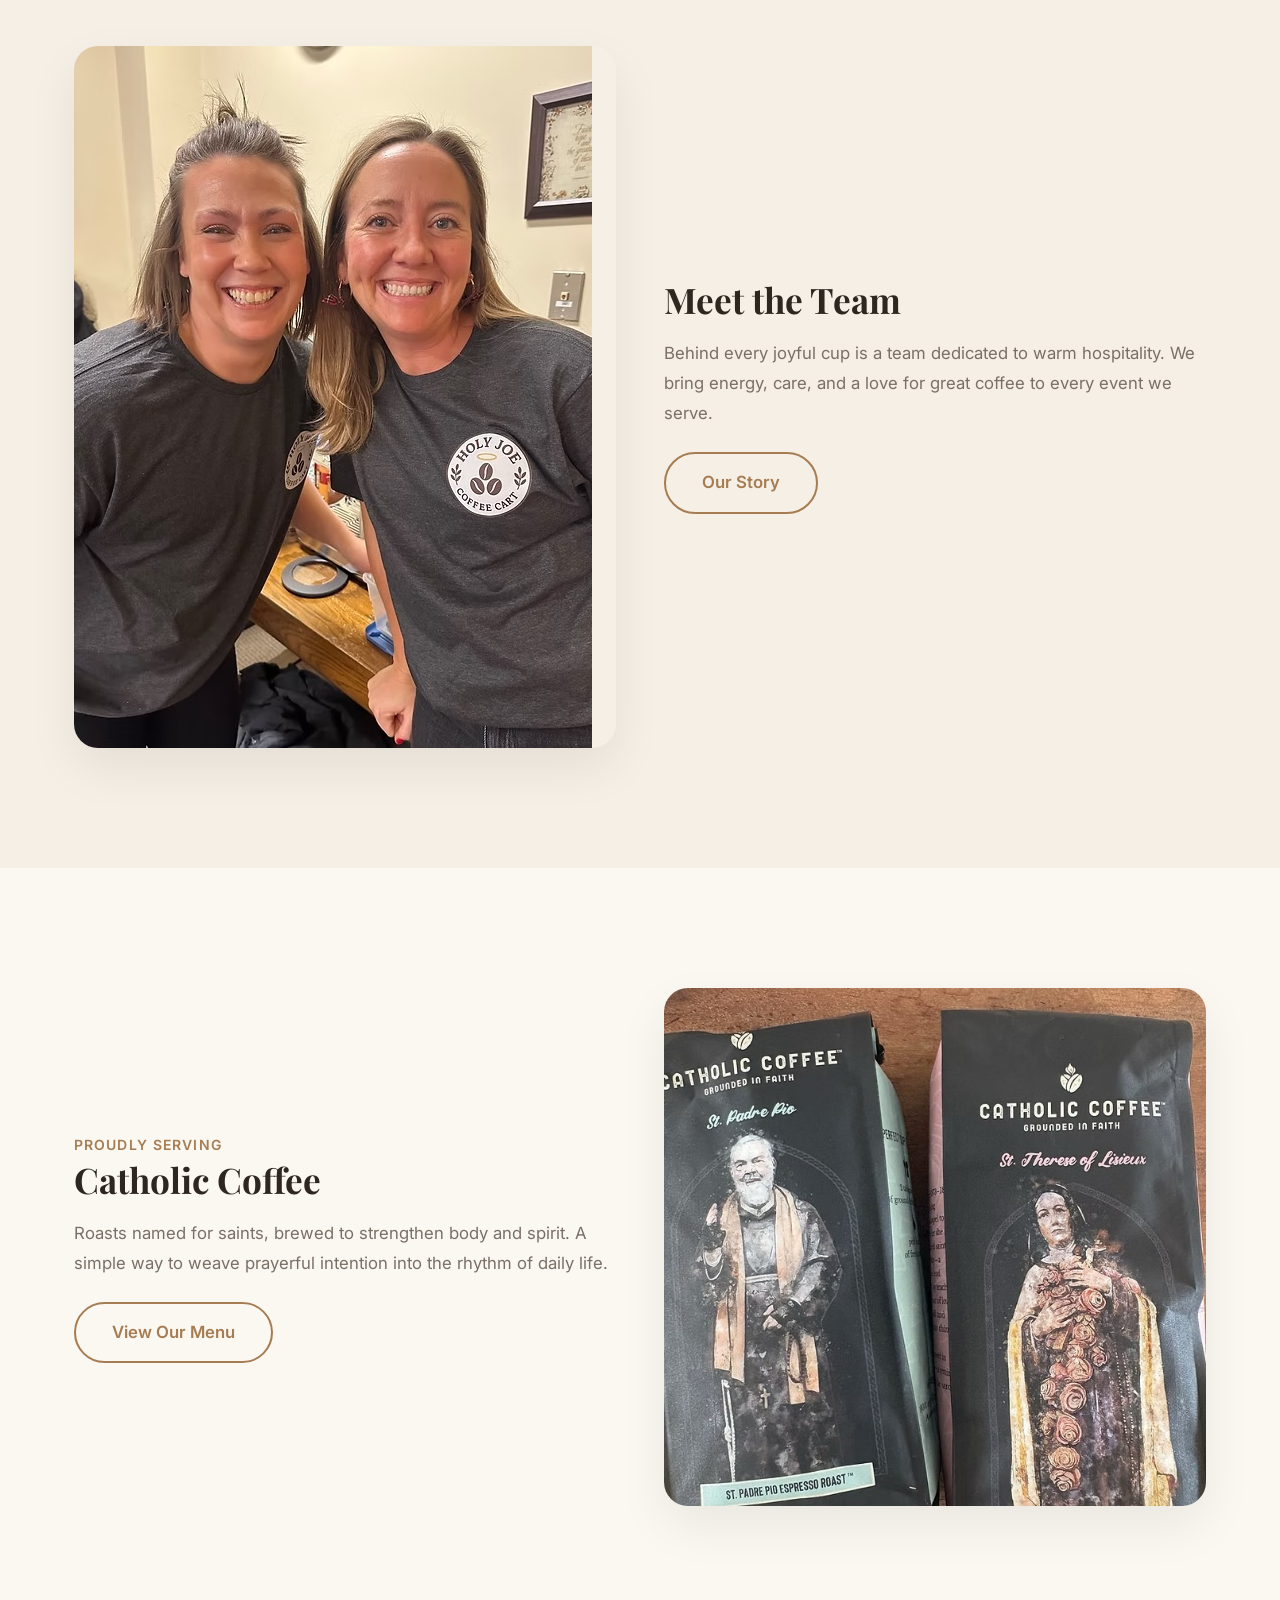
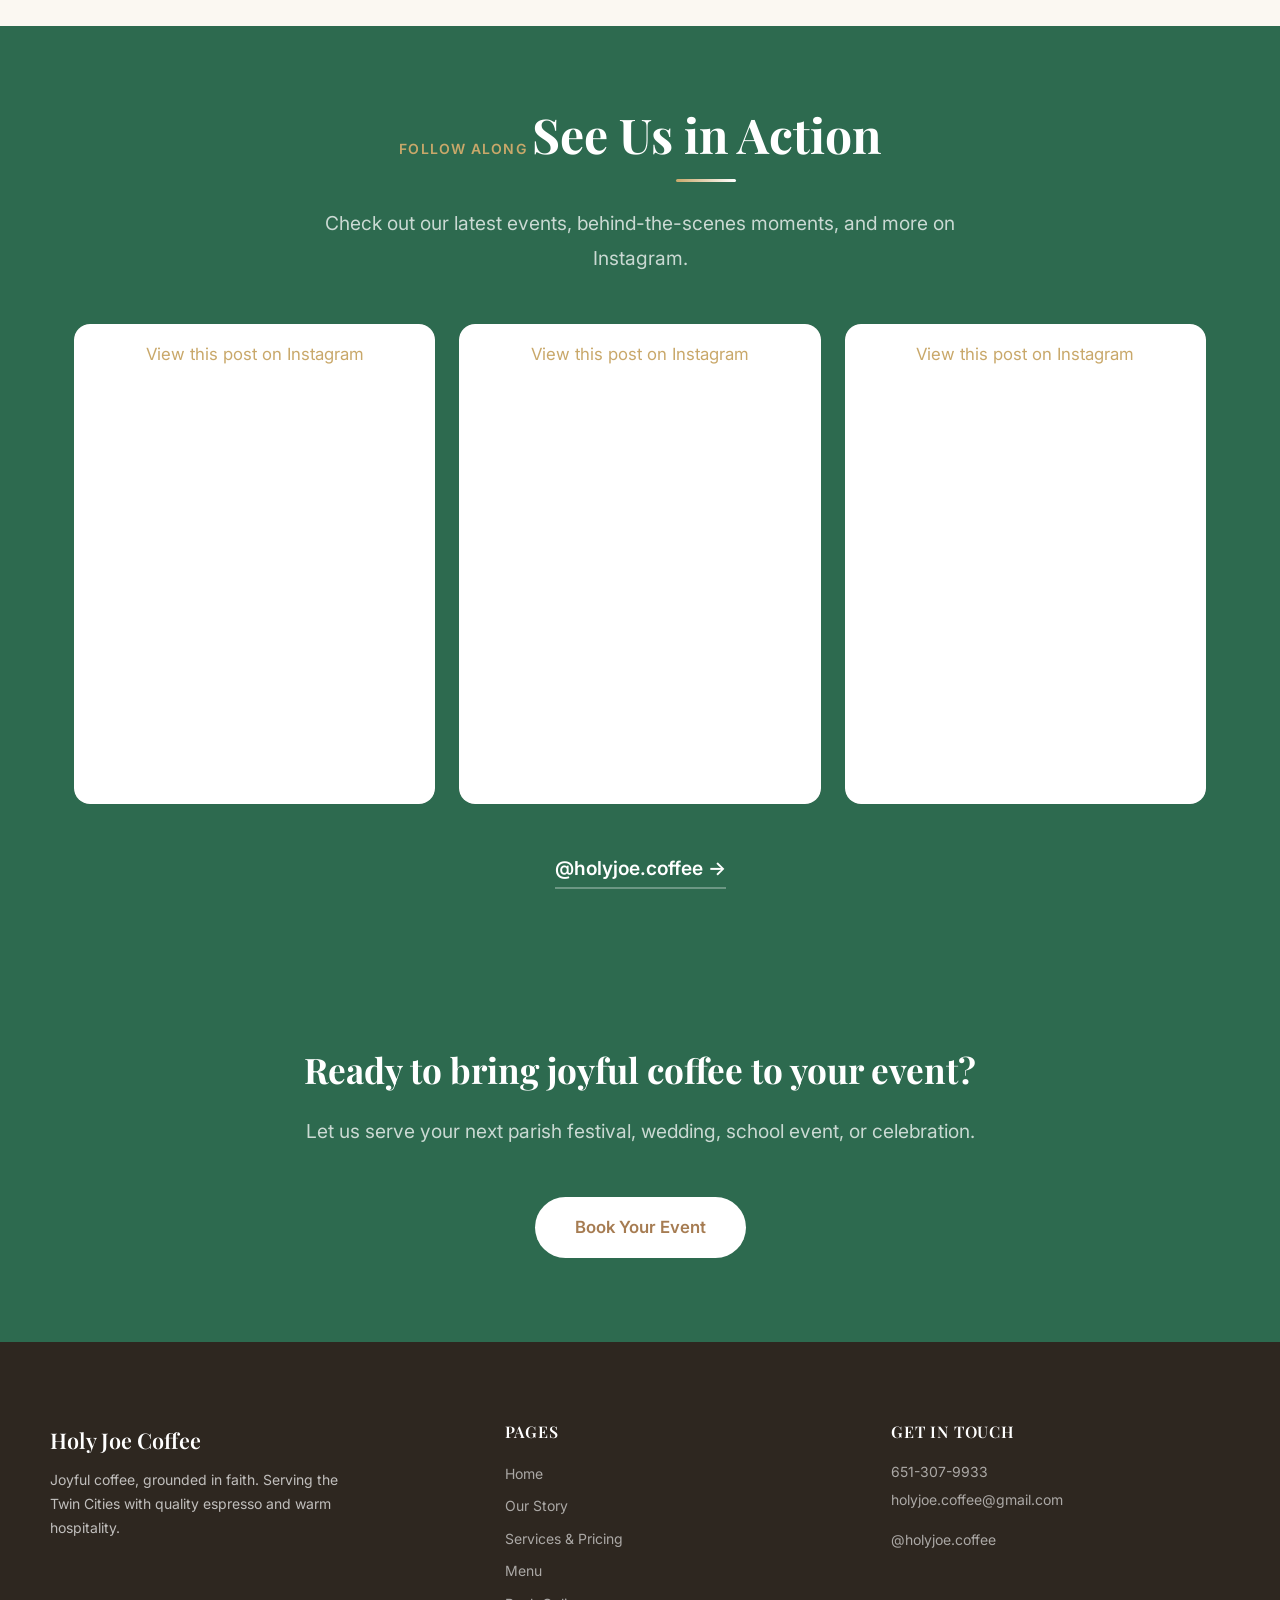
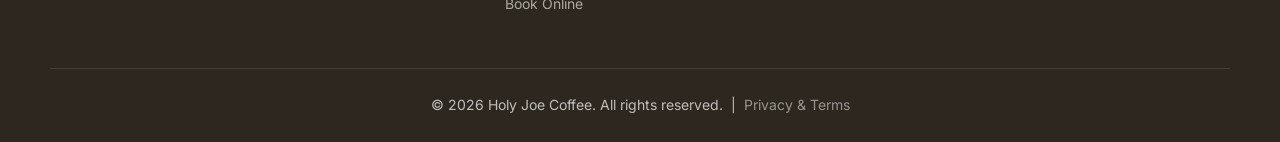
==== commit f4585d02: "Fix visual bugs: green color, Instagram heights, nav button, hero image - Change green from olive #3" ====
--- a/index.html
+++ b/index.html
@@ -115,18 +115,18 @@
           -->
           <div class="instagram-grid">
             <div class="instagram-grid-item">
-              <blockquote class="instagram-media" data-instgrm-captioned data-instgrm-permalink="https://www.instagram.com/p/POST_ID_1/" data-instgrm-version="14" style="background:#FFF; border:0; border-radius:12px; box-shadow:0 0 1px 0 rgba(0,0,0,0.5),0 1px 10px 0 rgba(0,0,0,0.15); margin:0 auto; max-width:540px; min-width:280px; padding:0; width:100%;">
-                <div style="padding:16px;"><a href="https://www.instagram.com/p/POST_ID_1/" target="_blank" style="color:#c9a86a; text-decoration:none;">View this post on Instagram</a></div>
+              <blockquote class="instagram-media" data-instgrm-permalink="https://www.instagram.com/p/DUHE5gOkufK/" data-instgrm-version="14" style="background:#FFF; border:0; border-radius:12px; box-shadow:0 0 1px 0 rgba(0,0,0,0.5),0 1px 10px 0 rgba(0,0,0,0.15); margin:0 auto; max-width:540px; min-width:280px; padding:0; width:100%;">
+                <div style="padding:16px;"><a href="https://www.instagram.com/p/DUHE5gOkufK/" target="_blank" style="color:#c9a86a; text-decoration:none;">View this post on Instagram</a></div>
               </blockquote>
             </div>
             <div class="instagram-grid-item">
-              <blockquote class="instagram-media" data-instgrm-captioned data-instgrm-permalink="https://www.instagram.com/p/POST_ID_2/" data-instgrm-version="14" style="background:#FFF; border:0; border-radius:12px; box-shadow:0 0 1px 0 rgba(0,0,0,0.5),0 1px 10px 0 rgba(0,0,0,0.15); margin:0 auto; max-width:540px; min-width:280px; padding:0; width:100%;">
-                <div style="padding:16px;"><a href="https://www.instagram.com/p/POST_ID_2/" target="_blank" style="color:#c9a86a; text-decoration:none;">View this post on Instagram</a></div>
+              <blockquote class="instagram-media" data-instgrm-permalink="https://www.instagram.com/p/DUBXeL3EZdC/" data-instgrm-version="14" style="background:#FFF; border:0; border-radius:12px; box-shadow:0 0 1px 0 rgba(0,0,0,0.5),0 1px 10px 0 rgba(0,0,0,0.15); margin:0 auto; max-width:540px; min-width:280px; padding:0; width:100%;">
+                <div style="padding:16px;"><a href="https://www.instagram.com/p/DUBXeL3EZdC/" target="_blank" style="color:#c9a86a; text-decoration:none;">View this post on Instagram</a></div>
               </blockquote>
             </div>
             <div class="instagram-grid-item">
-              <blockquote class="instagram-media" data-instgrm-captioned data-instgrm-permalink="https://www.instagram.com/p/POST_ID_3/" data-instgrm-version="14" style="background:#FFF; border:0; border-radius:12px; box-shadow:0 0 1px 0 rgba(0,0,0,0.5),0 1px 10px 0 rgba(0,0,0,0.15); margin:0 auto; max-width:540px; min-width:280px; padding:0; width:100%;">
-                <div style="padding:16px;"><a href="https://www.instagram.com/p/POST_ID_3/" target="_blank" style="color:#c9a86a; text-decoration:none;">View this post on Instagram</a></div>
+              <blockquote class="instagram-media" data-instgrm-permalink="https://www.instagram.com/p/DTv_cstErfK/" data-instgrm-version="14" style="background:#FFF; border:0; border-radius:12px; box-shadow:0 0 1px 0 rgba(0,0,0,0.5),0 1px 10px 0 rgba(0,0,0,0.15); margin:0 auto; max-width:540px; min-width:280px; padding:0; width:100%;">
+                <div style="padding:16px;"><a href="https://www.instagram.com/p/DTv_cstErfK/" target="_blank" style="color:#c9a86a; text-decoration:none;">View this post on Instagram</a></div>
               </blockquote>
             </div>
           </div>
--- a/css/global.css
+++ b/css/global.css
@@ -8,18 +8,18 @@
   --bg: #fbf8f2;
   --bg-alt: #f5efe5;
   --bg-dark: #2e2720;
-  --bg-green: #3b5438;
-  --bg-green-light: #e8efe7;
+  --bg-green: #2d6a4f;
+  --bg-green-light: #e8f2ec;
   --overlay-dark: rgba(46, 39, 32, 0.65);
-  --overlay-green: rgba(59, 84, 56, 0.85);
+  --overlay-green: rgba(45, 106, 79, 0.85);
   --overlay-warm: rgba(166, 124, 82, 0.12);
   --text: #2e2720;
   --text-light: #f5efe5;
   --muted: #7a6f66;
   --accent: #a67c52;
   --highlight: #c9a86a;
-  --green: #3b5438;
-  --green-light: #4a6d46;
+  --green: #2d6a4f;
+  --green-light: #3a8a63;
   --card-bg: #ffffff;
   --border: #e0d3c2;
 
@@ -192,8 +192,8 @@
 }
 
 .brand-logo {
-  width: 48px;
-  height: 48px;
+  width: 52px;
+  height: 52px;
   object-fit: contain;
   border-radius: 0;
 }
@@ -261,13 +261,14 @@
 .btn-nav {
   background: linear-gradient(135deg, var(--accent), var(--highlight));
   color: #fff;
-  padding: 10px 24px;
+  padding: 8px 20px;
   border-radius: var(--radius-pill);
-  font-size: 0.85rem;
+  font-size: 0.8rem;
   font-weight: 600;
   text-transform: uppercase;
   letter-spacing: 0.05em;
   transition: var(--transition);
+  white-space: nowrap;
 }
 
 .btn-nav:hover {
@@ -483,7 +484,7 @@
   inset: 0;
   background: linear-gradient(
     180deg,
-    rgba(59, 84, 56, 0.7) 0%,
+    rgba(45, 106, 79, 0.7) 0%,
     rgba(46, 39, 32, 0.6) 100%
   );
 }
@@ -565,6 +566,13 @@
 .instagram-grid-item {
   width: 100%;
   max-width: 400px;
+  height: 480px;
+  overflow: hidden;
+  border-radius: var(--radius-md);
+}
+
+.instagram-grid-item .instagram-media {
+  min-height: 100% !important;
 }
 
 .instagram-follow {
@@ -728,6 +736,10 @@
   .instagram-grid {
     grid-template-columns: 1fr 1fr;
   }
+
+  .instagram-grid-item {
+    height: 420px;
+  }
 }
 
 @media (max-width: 640px) {
@@ -740,4 +752,8 @@
   .instagram-grid {
     grid-template-columns: 1fr;
   }
-}
+
+  .instagram-grid-item {
+    height: 460px;
+  }
+}
--- a/css/page-home.css
+++ b/css/page-home.css
@@ -11,7 +11,6 @@
   justify-content: center;
   text-align: center;
   background: url('../assets/banner.jpg') center/cover no-repeat;
-  background-attachment: fixed;
   color: #fff;
   overflow: hidden;
 }
@@ -23,7 +22,7 @@
   inset: 0;
   background: linear-gradient(
     180deg,
-    rgba(59, 84, 56, 0.6) 0%,
+    rgba(45, 106, 79, 0.6) 0%,
     rgba(46, 39, 32, 0.7) 100%
   );
   z-index: 1;
@@ -179,7 +178,6 @@
 @media (max-width: 840px) {
   .hero {
     min-height: 70vh;
-    background-attachment: scroll;
   }
 
   .why-grid {
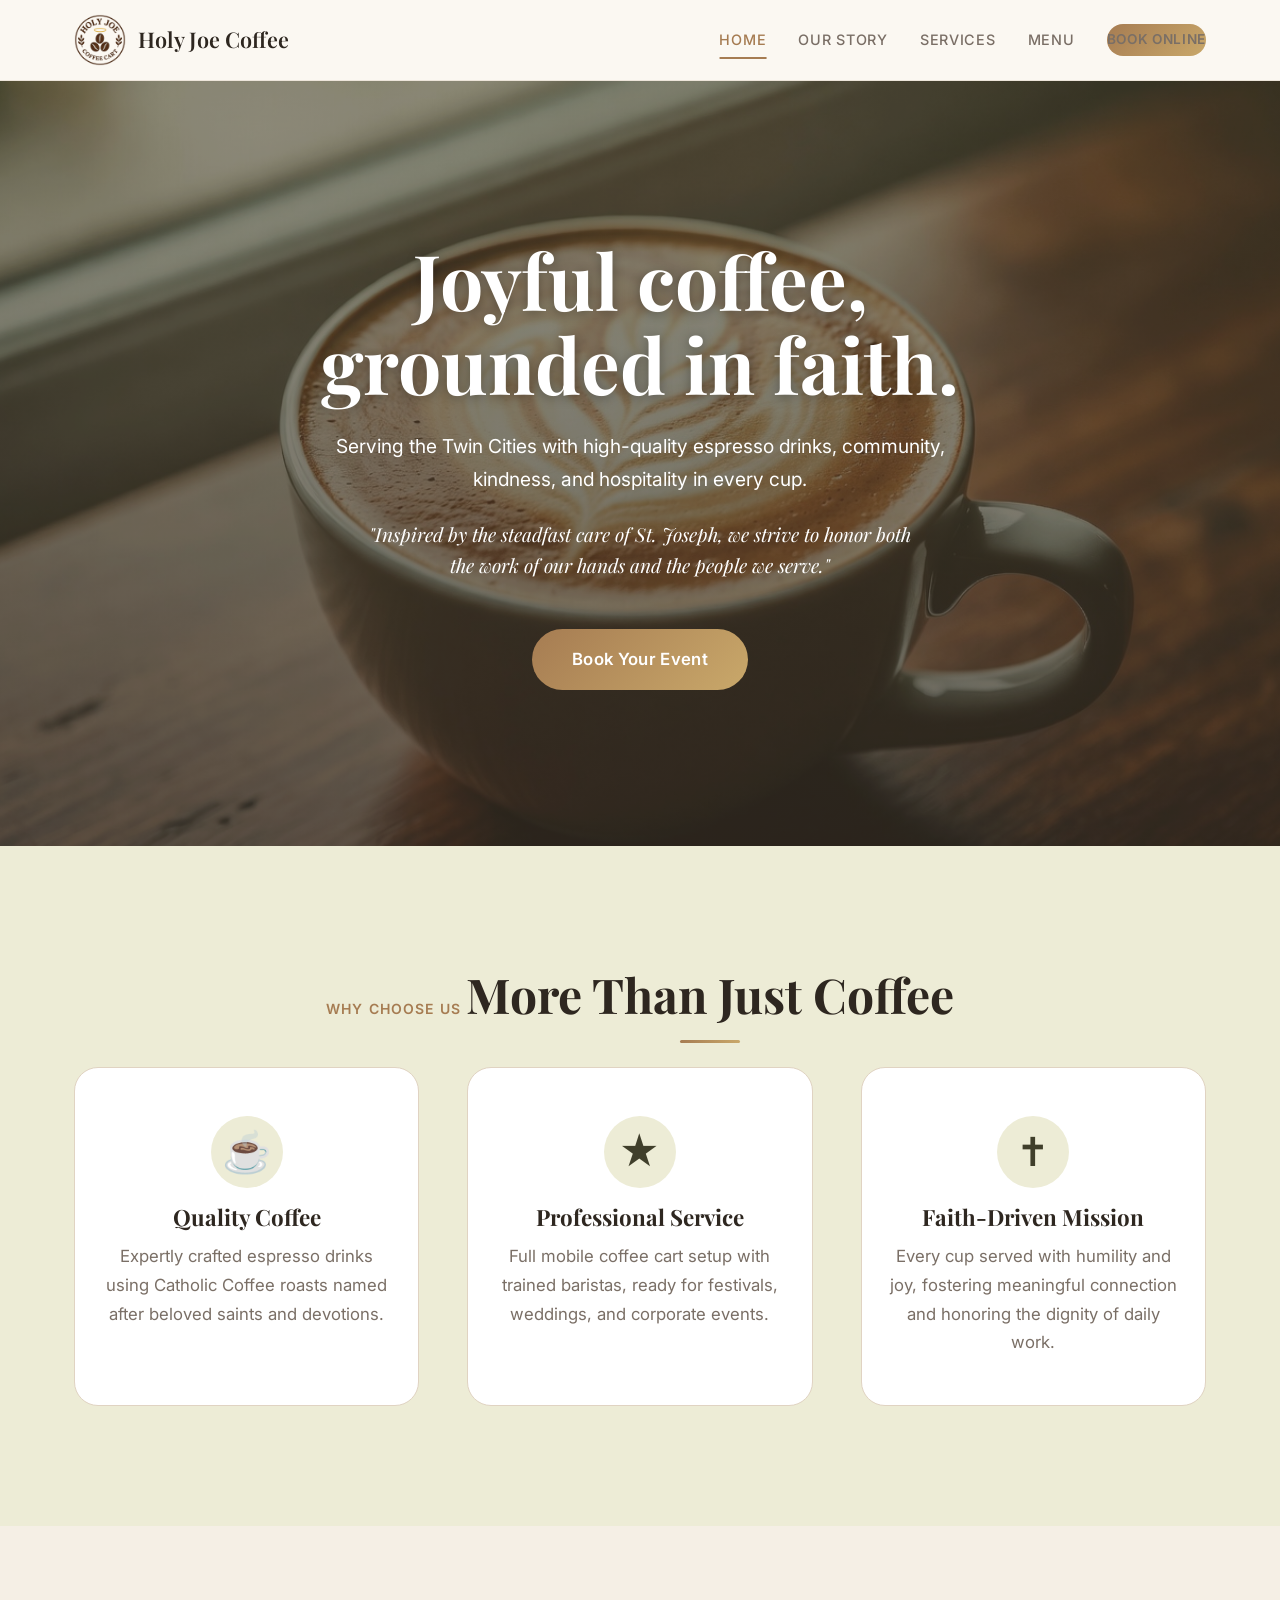
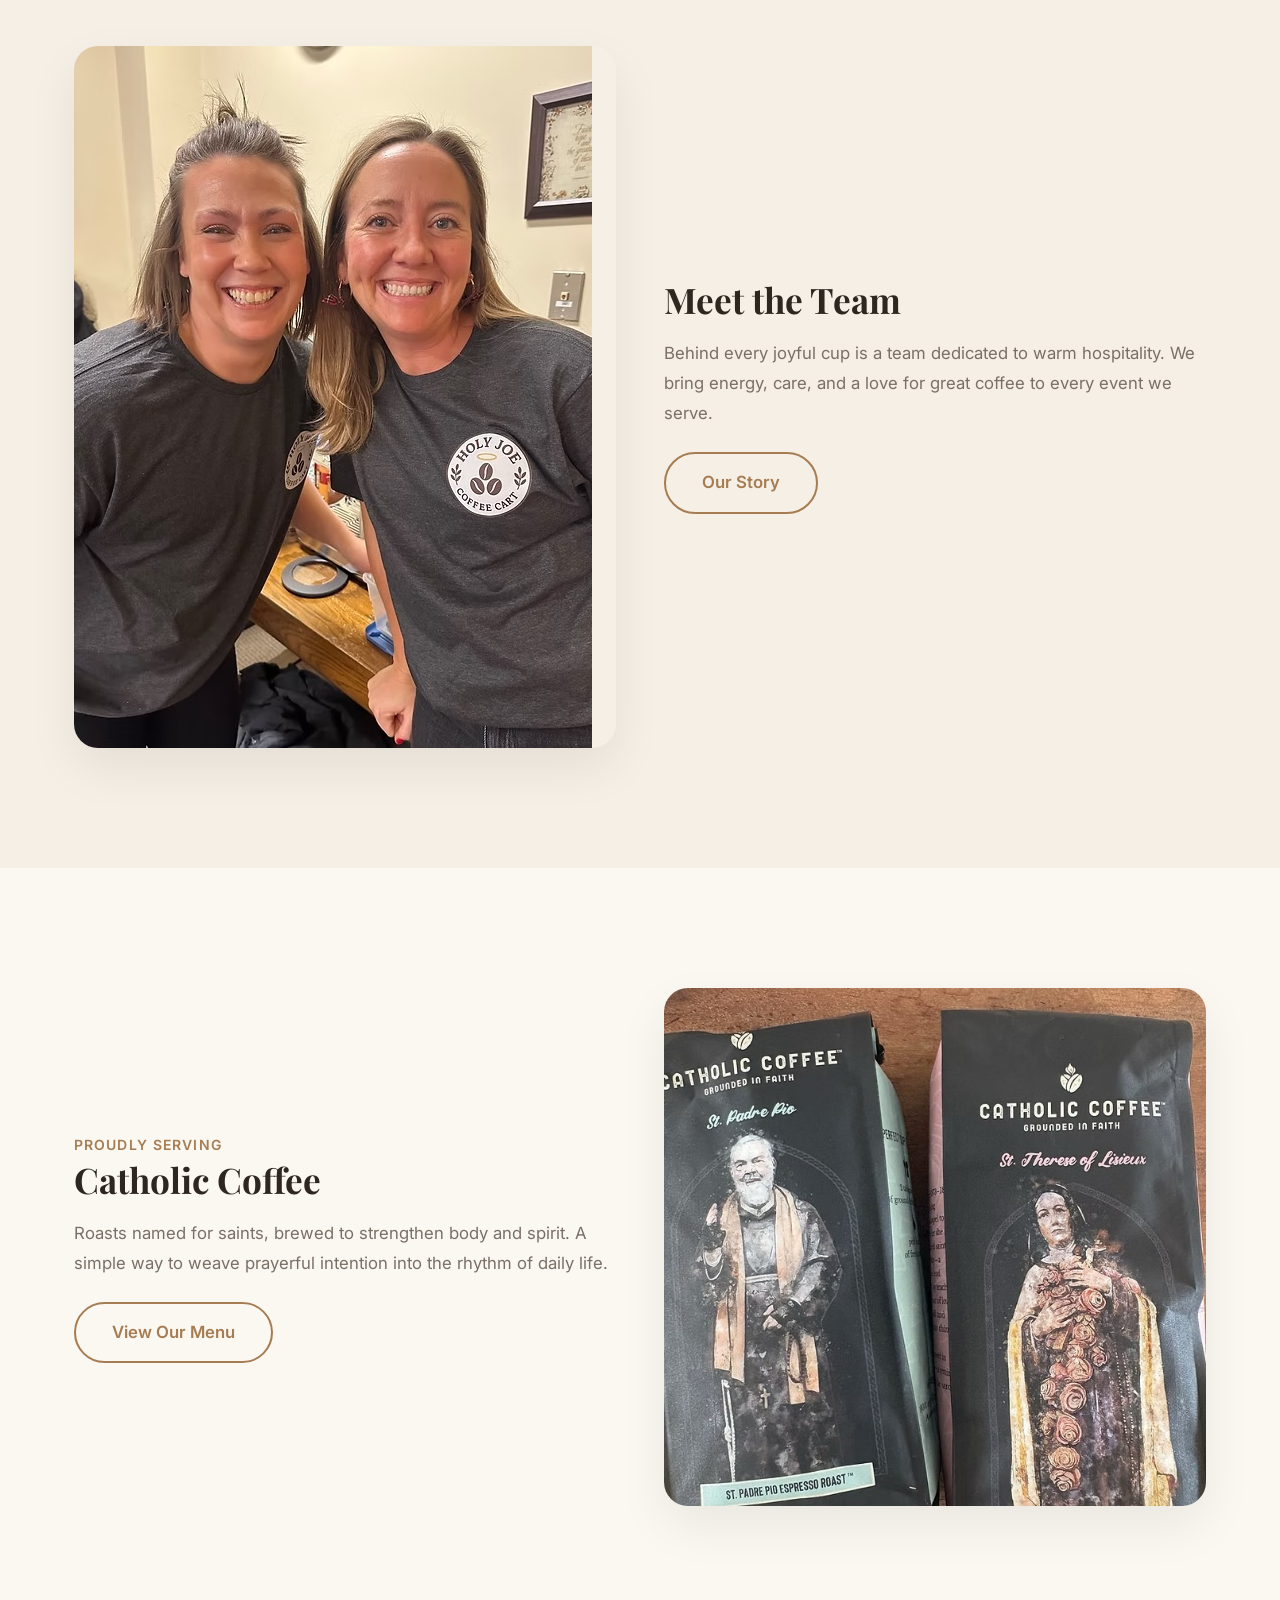
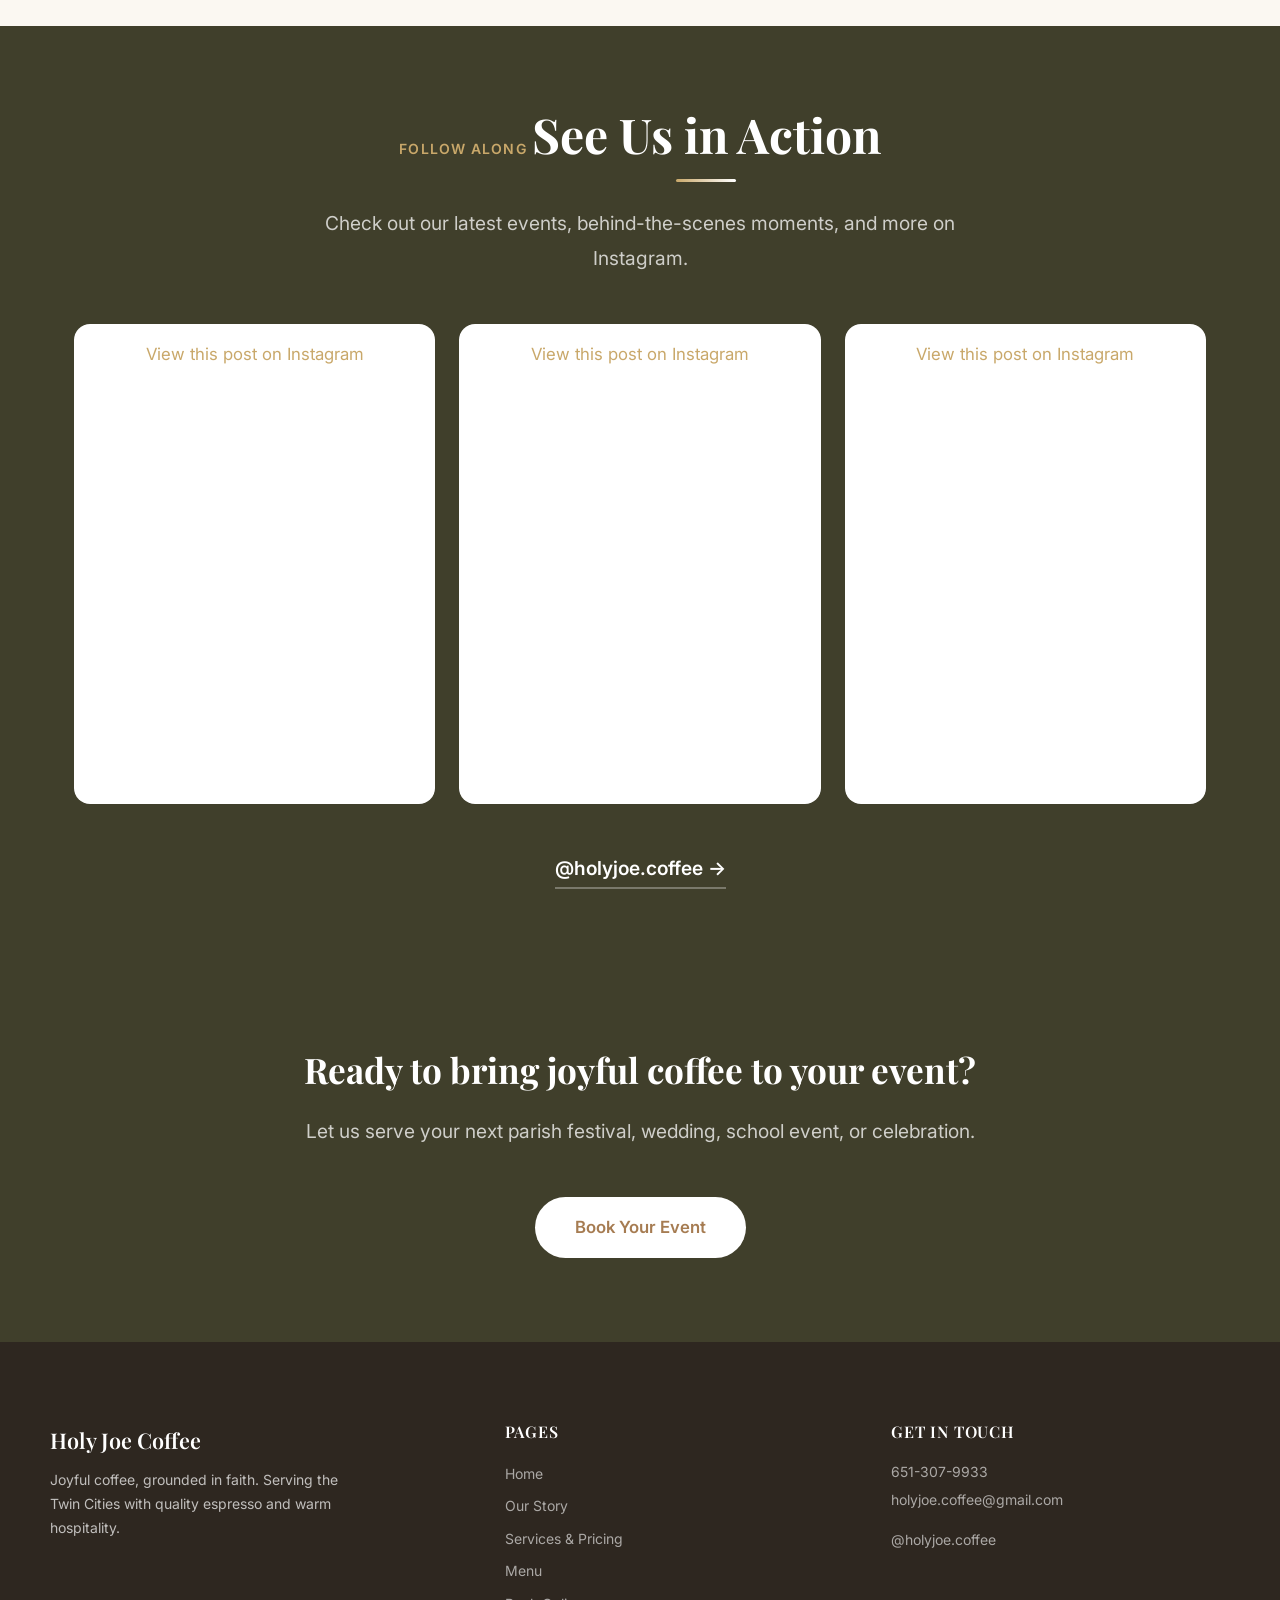
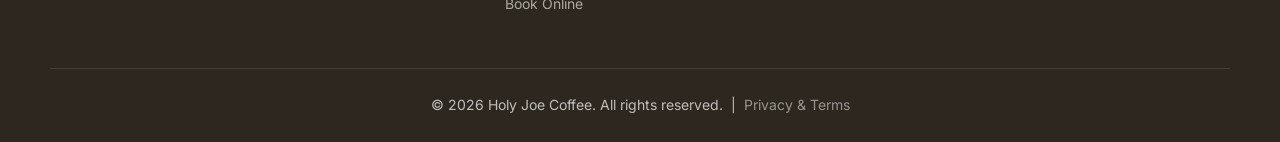
==== commit cbf5e7ed: "v2" ====
--- a/index.html
+++ b/index.html
@@ -175,5 +175,7 @@
 
   <script src="js/main.js"></script>
   <script async src="//www.instagram.com/embed.js"></script>
+  <!-- Cloudflare Web Analytics: replace YOUR_TOKEN_HERE with the token from dash.cloudflare.com -> Web Analytics -->
+  <script defer src="https://static.cloudflareinsights.com/beacon.min.js" data-cf-beacon='{"token": "YOUR_TOKEN_HERE"}'></script>
 </body>
 </html>
--- a/css/global.css
+++ b/css/global.css
@@ -8,18 +8,18 @@
   --bg: #fbf8f2;
   --bg-alt: #f5efe5;
   --bg-dark: #2e2720;
-  --bg-green: #2d6a4f;
-  --bg-green-light: #e8f2ec;
+  --bg-green: #403F2B;
+  --bg-green-light: #edecd6;
   --overlay-dark: rgba(46, 39, 32, 0.65);
-  --overlay-green: rgba(45, 106, 79, 0.85);
+  --overlay-green: rgba(64, 63, 43, 0.85);
   --overlay-warm: rgba(166, 124, 82, 0.12);
   --text: #2e2720;
   --text-light: #f5efe5;
   --muted: #7a6f66;
   --accent: #a67c52;
   --highlight: #c9a86a;
-  --green: #2d6a4f;
-  --green-light: #3a8a63;
+  --green: #403F2B;
+  --green-light: #5a5938;
   --card-bg: #ffffff;
   --border: #e0d3c2;
 
@@ -261,9 +261,9 @@
 .btn-nav {
   background: linear-gradient(135deg, var(--accent), var(--highlight));
   color: #fff;
-  padding: 8px 20px;
+  padding: 12px 28px;
   border-radius: var(--radius-pill);
-  font-size: 0.8rem;
+  font-size: 0.85rem;
   font-weight: 600;
   text-transform: uppercase;
   letter-spacing: 0.05em;
@@ -484,7 +484,7 @@
   inset: 0;
   background: linear-gradient(
     180deg,
-    rgba(45, 106, 79, 0.7) 0%,
+    rgba(64, 63, 43, 0.7) 0%,
     rgba(46, 39, 32, 0.6) 100%
   );
 }
@@ -706,13 +706,12 @@
     justify-content: center;
     align-items: center;
     gap: 32px;
-    background: rgba(251, 248, 242, 0.98);
-    backdrop-filter: blur(20px);
-    -webkit-backdrop-filter: blur(20px);
+    background: #fbf8f2;
     opacity: 0;
     pointer-events: none;
     transition: opacity 0.35s ease;
     font-size: 1.2rem;
+    z-index: 100;
   }
 
   .nav-links.open {
@@ -720,8 +719,10 @@
     pointer-events: auto;
   }
 
+  /* Keep hamburger above the menu so users can close it */
   .nav-toggle {
     display: flex;
+    z-index: 101;
   }
 
   .footer-inner {
--- a/css/page-home.css
+++ b/css/page-home.css
@@ -22,7 +22,7 @@
   inset: 0;
   background: linear-gradient(
     180deg,
-    rgba(45, 106, 79, 0.6) 0%,
+    rgba(64, 63, 43, 0.6) 0%,
     rgba(46, 39, 32, 0.7) 100%
   );
   z-index: 1;
